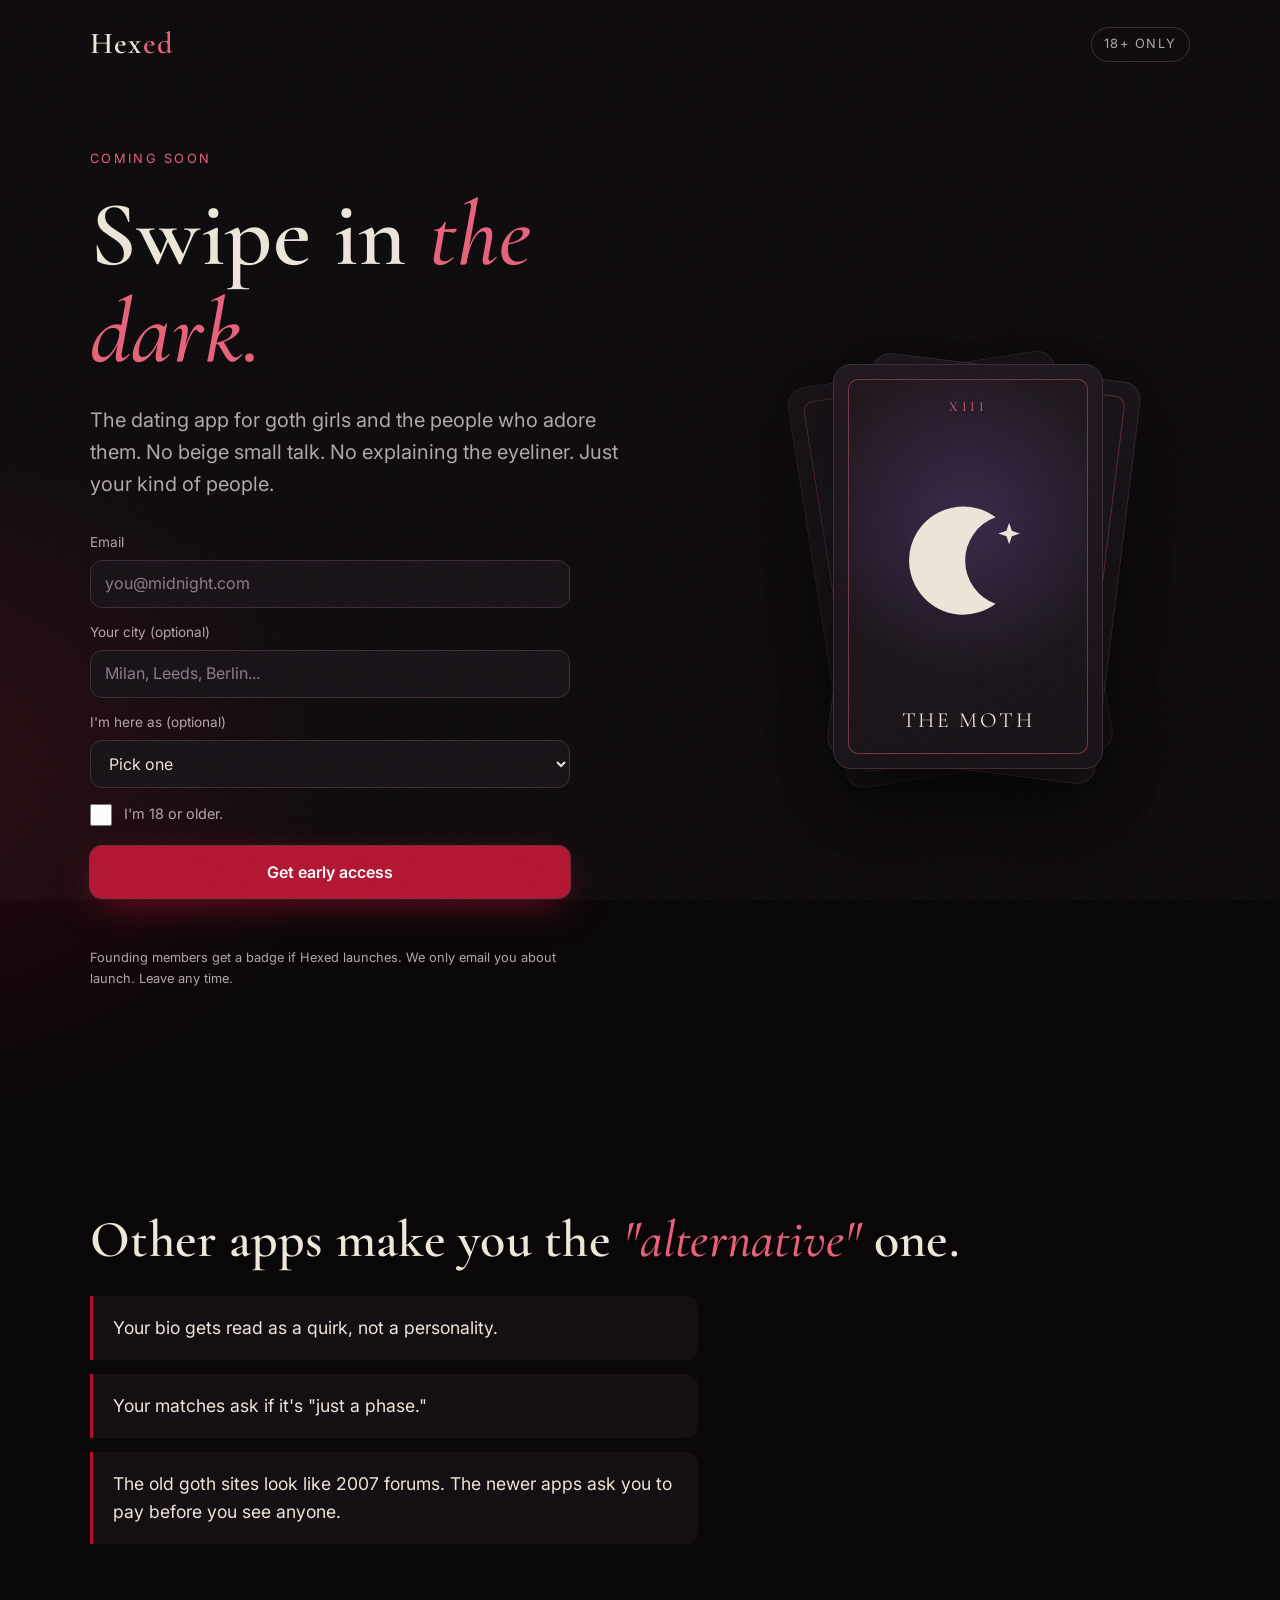
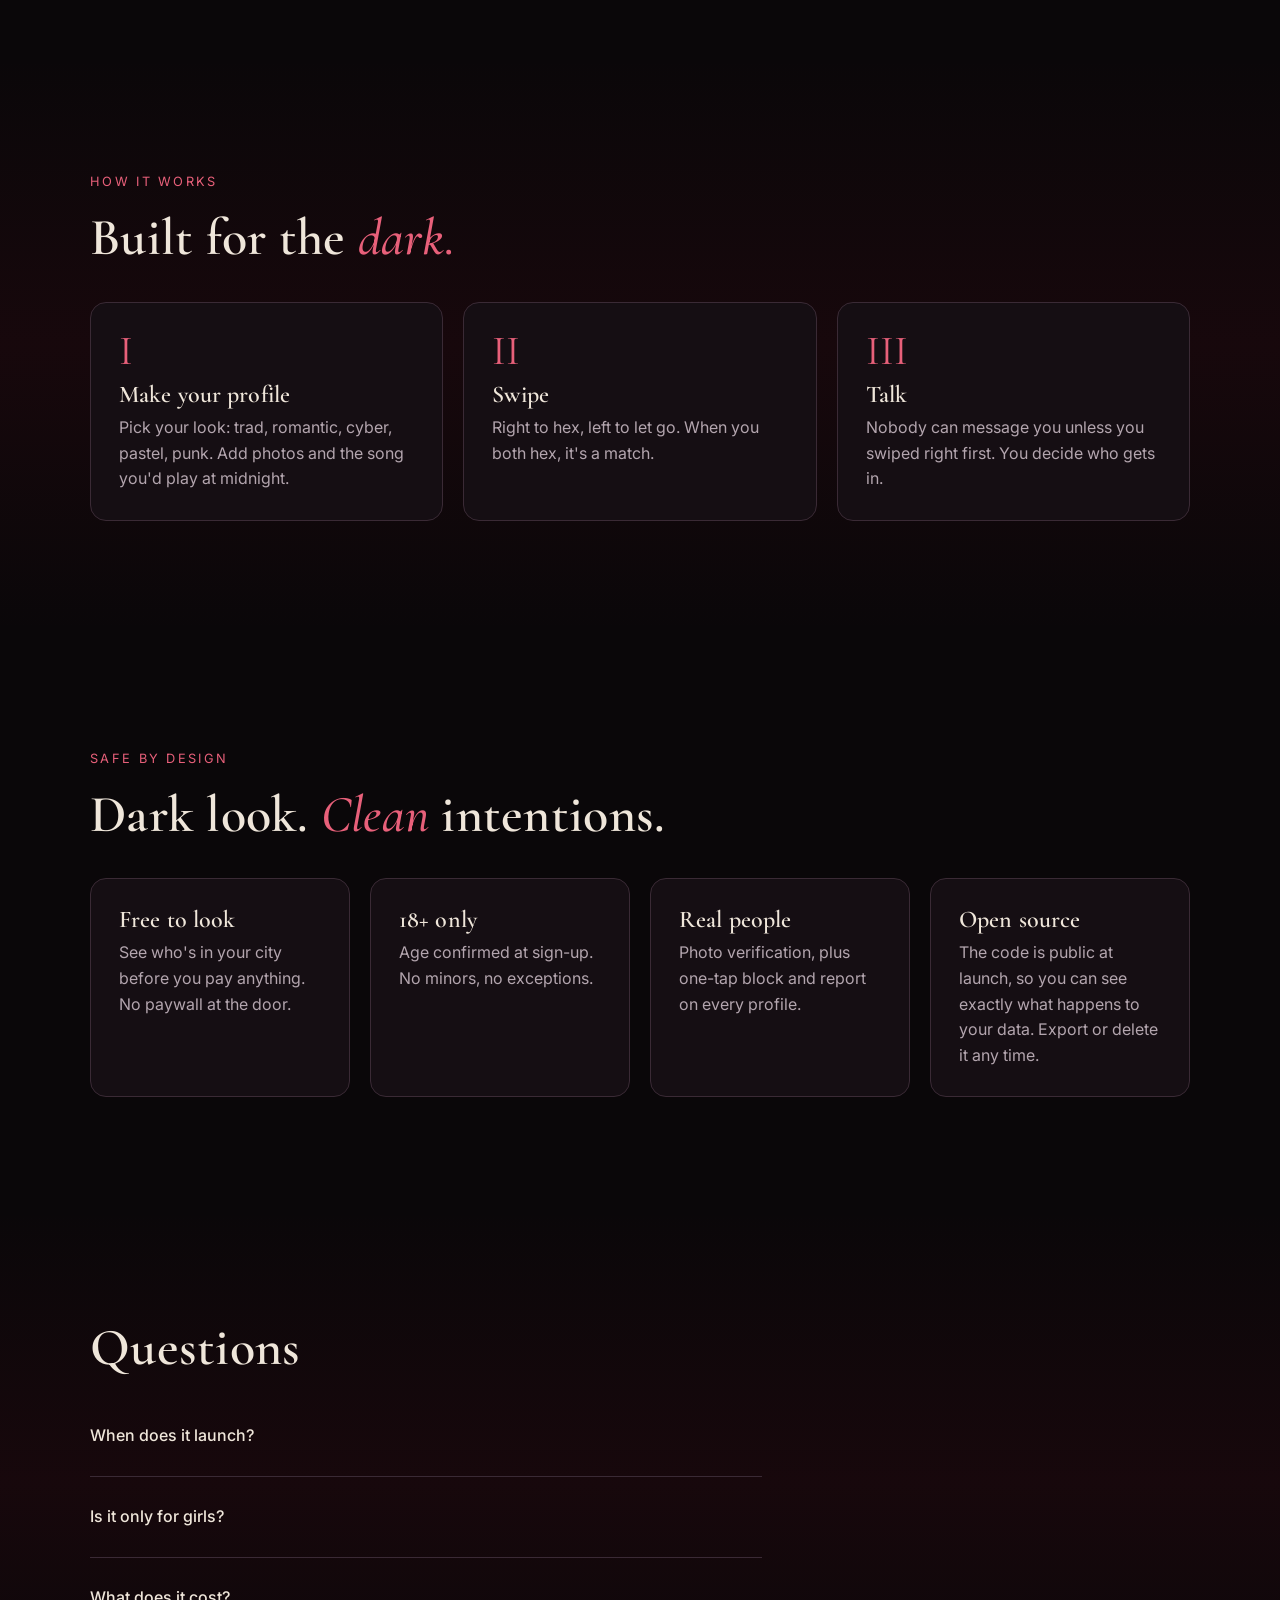
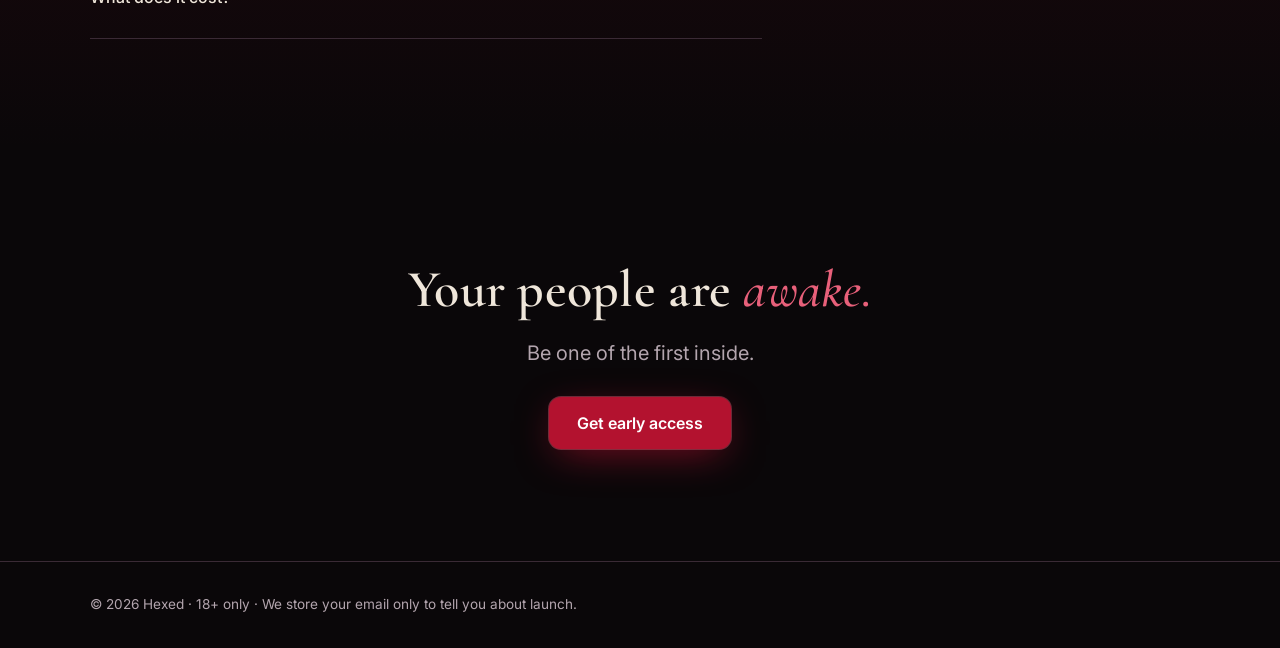
==== index.html @ 36279964 "feat: waitlist landing page for the goth swipe app" ====
<!doctype html>
<html lang="en">
<head>
<meta charset="utf-8">
<meta name="viewport" content="width=device-width, initial-scale=1">
<title>Hexed | Swipe in the dark</title>
<meta name="description" content="The dating app for goth girls and the people who adore them. Join the waitlist for early access. 18+ only.">
<meta name="theme-color" content="#0a0709">
<meta property="og:title" content="Hexed | Swipe in the dark">
<meta property="og:description" content="The dating app for goth girls and the people who adore them. Join the waitlist.">
<meta property="og:type" content="website">
<link rel="icon" href="data:image/svg+xml,%3Csvg xmlns='http://www.w3.org/2000/svg' viewBox='0 0 32 32'%3E%3Crect width='32' height='32' rx='8' fill='%230a0709'/%3E%3Cpath d='M20 6a10 10 0 1 0 0 20 8 8 0 1 1 0-20z' fill='%23efe6da'/%3E%3C/svg%3E">
<link rel="preconnect" href="https://fonts.googleapis.com">
<link rel="preconnect" href="https://fonts.gstatic.com" crossorigin>
<link href="https://fonts.googleapis.com/css2?family=Cormorant+Garamond:ital,wght@0,600;1,500;1,600&family=Inter:wght@400;500;600&display=swap" rel="stylesheet">
<style>
:root {
  --bg: #0a0709;
  --surface: #150e13;
  --surface-2: #1d141b;
  --text: #efe6da;
  --muted: #b3a5ae;
  --blood: #b3122f;
  --blood-hi: #e8607a;
  --violet: #6b4fa3;
  --line: #3a2a35;
  --display: "Cormorant Garamond", Georgia, "Times New Roman", serif;
  --body: Inter, system-ui, -apple-system, "Segoe UI", sans-serif;
  --gutter: 20px;
}
* { box-sizing: border-box; margin: 0; }
html { scroll-behavior: smooth; }
body {
  background:
    radial-gradient(60rem 40rem at 85% -10%, rgba(107,79,163,.28), transparent 60%),
    radial-gradient(50rem 36rem at -10% 20%, rgba(179,18,47,.2), transparent 60%),
    var(--bg);
  color: var(--text);
  font: 400 1rem/1.6 var(--body);
  -webkit-font-smoothing: antialiased;
}
.wrap { width: min(1100px, 100% - var(--gutter) * 2); margin-inline: auto; }
section { padding-block: clamp(56px, 9vw, 112px); }
h1, h2, h3 { font-family: var(--display); font-weight: 600; line-height: 1.05; letter-spacing: .005em; }
h1 { font-size: clamp(3rem, 9vw, 5.75rem); margin-bottom: 24px; }
h1 em, h2 em { font-style: italic; color: var(--blood-hi); font-weight: 500; }
h2 { font-size: clamp(2rem, 5vw, 3.25rem); margin-bottom: 20px; }
h3 { font-size: 1.5rem; margin-bottom: 8px; }
p.lead { font-size: clamp(1.05rem, 2.2vw, 1.25rem); color: var(--muted); max-width: 34rem; }
.eyebrow { display: inline-block; font-size: .8rem; letter-spacing: .18em; text-transform: uppercase; color: var(--blood-hi); margin-bottom: 18px; }
a { color: var(--blood-hi); }
:focus-visible { outline: 3px solid var(--blood-hi); outline-offset: 3px; border-radius: 6px; }

/* nav */
header { padding-block: 20px; }
header .wrap { display: flex; justify-content: space-between; align-items: center; }
.logo { font-family: var(--display); font-size: 1.9rem; font-weight: 600; letter-spacing: .04em; text-decoration: none; color: var(--text); }
.logo span { color: var(--blood-hi); }
.age { font-size: .8rem; letter-spacing: .12em; border: 1px solid var(--line); border-radius: 999px; padding: 6px 12px; color: var(--muted); }

/* hero */
.hero { padding-top: clamp(24px, 5vw, 56px); }
.hero .wrap { display: grid; gap: 56px; align-items: center; }
@media (min-width: 880px) { .hero .wrap { grid-template-columns: 1.15fr .85fr; } }

/* form */
form { margin-top: 32px; max-width: 30rem; display: grid; gap: 14px; }
label { font-size: .85rem; color: var(--muted); display: block; margin-bottom: 6px; }
input[type=email], input[type=text], select {
  width: 100%; min-height: 48px; padding: 0 14px; font: inherit; color: var(--text);
  background: var(--surface); border: 1px solid var(--line); border-radius: 12px;
}
input::placeholder { color: #8a7b85; }
.check { display: flex; gap: 12px; align-items: flex-start; font-size: .9rem; color: var(--muted); cursor: pointer; }
.check input { width: 22px; height: 22px; margin-top: 2px; accent-color: var(--blood); flex: none; }
.btn {
  min-height: 52px; padding: 0 28px; font: 600 1rem var(--body); color: #fff; cursor: pointer;
  background: var(--blood); border: 0; border-radius: 12px;
  box-shadow: 0 0 0 1px rgba(232,96,122,.4), 0 10px 40px -10px rgba(179,18,47,.8);
  transition: transform .2s ease, box-shadow .2s ease, background .2s ease;
  display: inline-flex; align-items: center; justify-content: center; text-decoration: none;
}
.btn:hover { background: #c4163a; transform: translateY(-2px); }
.btn:disabled { opacity: .6; cursor: progress; transform: none; }
.fine { font-size: .8rem; color: var(--muted); }
#status { min-height: 1.5em; font-size: .95rem; }
#status.ok { color: #7fd6a4; }
#status.err { color: #ff8a9b; }
.hp { position: absolute; left: -9999px; }

/* tarot swipe stack */
.stack { position: relative; width: min(270px, 66vw); aspect-ratio: 2 / 3; margin-inline: auto; }
.card {
  position: absolute; inset: 0; border-radius: 18px; padding: 14px;
  background: linear-gradient(160deg, var(--surface-2), var(--surface));
  border: 1px solid var(--line); box-shadow: 0 30px 60px -20px rgba(0,0,0,.9);
}
.card .frame {
  height: 100%; border: 1px solid rgba(232,96,122,.45); border-radius: 10px;
  display: flex; flex-direction: column; align-items: center; justify-content: space-between;
  padding: 16px 10px; text-align: center; position: relative; overflow: hidden;
  background: radial-gradient(circle at 50% 38%, rgba(107,79,163,.35), transparent 62%);
}
.card svg { width: 62%; aspect-ratio: 1; color: var(--text); }
.card .num, .card .name { font-family: var(--display); letter-spacing: .25em; text-transform: uppercase; font-size: .85rem; color: var(--blood-hi); }
.card .name { color: var(--text); font-size: 1.35rem; letter-spacing: .12em; }
.c3 { transform: rotate(-9deg) translateX(-18px); opacity: .55; }
.c2 { transform: rotate(7deg) translateX(16px); opacity: .8; }
.c1 { animation: swipe 7s ease-in-out infinite; }
.stamp {
  position: absolute; top: 18px; left: 14px; z-index: 2; opacity: 0; transform: rotate(-14deg);
  font: 700 1.6rem var(--display); letter-spacing: .15em; color: #7fd6a4;
  border: 3px solid #7fd6a4; border-radius: 8px; padding: 2px 10px;
  animation: stamp 7s ease-in-out infinite;
}
@keyframes swipe {
  0%, 30% { transform: translateY(0) rotate(0); opacity: 1; }
  45% { transform: translateX(26px) rotate(6deg); opacity: 1; }
  68% { transform: translateX(150%) rotate(24deg); opacity: 0; }
  69%, 84% { transform: translateY(24px) scale(.94); opacity: 0; }
  100% { transform: translateY(0) rotate(0); opacity: 1; }
}
@keyframes stamp {
  0%, 38% { opacity: 0; }
  46%, 62% { opacity: 1; }
  68%, 100% { opacity: 0; }
}

/* sections */
.pains { list-style: none; padding: 0; display: grid; gap: 14px; margin-top: 28px; max-width: 38rem; }
.pains li { padding: 18px 20px; background: var(--surface); border-left: 3px solid var(--blood); border-radius: 0 12px 12px 0; font-size: 1.1rem; }
.steps { display: grid; gap: 20px; margin-top: 36px; }
@media (min-width: 760px) { .steps { grid-template-columns: repeat(3, 1fr); } }
.step, .trust > div { padding: 28px; background: var(--surface); border: 1px solid var(--line); border-radius: 16px; }
.step .n { font-family: var(--display); font-size: 2.6rem; color: var(--blood-hi); line-height: 1; margin-bottom: 10px; display: block; }
.step p, .trust p { color: var(--muted); }
.trust { display: grid; gap: 20px; margin-top: 36px; grid-template-columns: repeat(auto-fit, minmax(220px, 1fr)); }
body::after {
  content: ""; position: fixed; inset: 0; pointer-events: none; z-index: 10; opacity: .07;
  background-image: url("data:image/svg+xml,%3Csvg xmlns='http://www.w3.org/2000/svg' width='160' height='160'%3E%3Cfilter id='n'%3E%3CfeTurbulence type='fractalNoise' baseFrequency='.9' numOctaves='2' stitchTiles='stitch'/%3E%3C/filter%3E%3Crect width='160' height='160' filter='url(%23n)'/%3E%3C/svg%3E");
}
.band { background: linear-gradient(180deg, transparent, rgba(179,18,47,.08), transparent); }
details { border-bottom: 1px solid var(--line); padding-block: 18px; max-width: 42rem; }
summary { cursor: pointer; font-weight: 500; min-height: 44px; display: flex; align-items: center; }
details p { color: var(--muted); margin-top: 8px; }
.final { text-align: center; }
.final p.lead { margin: 0 auto 28px; }
footer { border-top: 1px solid var(--line); padding-block: 32px; color: var(--muted); font-size: .85rem; }

@media (prefers-reduced-motion: reduce) {
  html { scroll-behavior: auto; }
  .c1, .stamp { animation: none; }
  .btn { transition: none; }
}
</style>
</head>
<body>

<svg width="0" height="0" style="position:absolute" aria-hidden="true">
  <symbol id="moon" viewBox="0 0 100 100"><path fill="currentColor" d="M70 18A40 40 0 1 0 70 82A34 34 0 0 1 70 18z"/><path fill="currentColor" d="M80 22l2 6 6 2-6 2-2 6-2-6-6-2 6-2z"/></symbol>
  <symbol id="eye" viewBox="0 0 100 100"><path fill="none" stroke="currentColor" stroke-width="3" d="M6 50C22 24 78 24 94 50 78 76 22 76 6 50z"/><circle cx="50" cy="50" r="15" fill="none" stroke="currentColor" stroke-width="3"/><circle cx="50" cy="50" r="5" fill="currentColor"/></symbol>
  <symbol id="star" viewBox="0 0 100 100"><path fill="currentColor" d="M50 6l6 38 38 6-38 6-6 38-6-38-38-6 38-6z"/></symbol>
</svg>

<header>
  <div class="wrap">
    <a class="logo" href="#top" aria-label="Hexed home">Hex<span>ed</span></a>
    <span class="age">18+ ONLY</span>
  </div>
</header>

<main id="top">
  <section class="hero" id="join">
    <div class="wrap">
      <div>
        <span class="eyebrow">Coming soon</span>
        <h1>Swipe in <em>the dark.</em></h1>
        <p class="lead">The dating app for goth girls and the people who adore them. No beige small talk. No explaining the eyeliner. Just your kind of people.</p>

        <form name="waitlist" method="POST" action="/" data-netlify="true" netlify-honeypot="bot-field" id="waitlist">
          <input type="hidden" name="form-name" value="waitlist">
          <input type="hidden" name="src" id="src">
          <p class="hp"><label>Leave this empty <input name="bot-field" tabindex="-1" autocomplete="off"></label></p>
          <div>
            <label for="email">Email</label>
            <input id="email" name="email" type="email" required autocomplete="email" placeholder="you@midnight.com">
          </div>
          <div>
            <label for="city">Your city (optional)</label>
            <input id="city" name="city" type="text" autocomplete="address-level2" placeholder="Milan, Leeds, Berlin...">
          </div>
          <div>
            <label for="role">I'm here as (optional)</label>
            <select id="role" name="role">
              <option value="">Pick one</option>
              <option>Goth girl</option>
              <option>Here to meet goth girls</option>
              <option>Just curious</option>
            </select>
          </div>
          <label class="check" for="age"><input id="age" name="age18" type="checkbox" value="yes" required><span>I'm 18 or older.</span></label>
          <button class="btn" type="submit" id="submit">Get early access</button>
          <p id="status" role="status" aria-live="polite"></p>
          <p class="fine">Founding members get a badge if Hexed launches. We only email you about launch. Leave any time.</p>
        </form>
      </div>

      <div class="stack" aria-hidden="true">
        <div class="card c3"><div class="frame"><span class="num">XIX</span><svg><use href="#star"/></svg><span class="name">The Star</span></div></div>
        <div class="card c2"><div class="frame"><span class="num">XVIII</span><svg><use href="#eye"/></svg><span class="name">The Eye</span></div></div>
        <div class="card c1"><span class="stamp">HEX</span><div class="frame"><span class="num">XIII</span><svg><use href="#moon"/></svg><span class="name">The Moth</span></div></div>
      </div>
    </div>
  </section>

  <section>
    <div class="wrap">
      <h2>Other apps make you the <em>"alternative"</em> one.</h2>
      <ul class="pains">
        <li>Your bio gets read as a quirk, not a personality.</li>
        <li>Your matches ask if it's "just a phase."</li>
        <li>The old goth sites look like 2007 forums. The newer apps ask you to pay before you see anyone.</li>
      </ul>
    </div>
  </section>

  <section class="band">
    <div class="wrap">
      <span class="eyebrow">How it works</span>
      <h2>Built for the <em>dark.</em></h2>
      <div class="steps">
        <div class="step"><span class="n">I</span><h3>Make your profile</h3><p>Pick your look: trad, romantic, cyber, pastel, punk. Add photos and the song you'd play at midnight.</p></div>
        <div class="step"><span class="n">II</span><h3>Swipe</h3><p>Right to hex, left to let go. When you both hex, it's a match.</p></div>
        <div class="step"><span class="n">III</span><h3>Talk</h3><p>Nobody can message you unless you swiped right first. You decide who gets in.</p></div>
      </div>
    </div>
  </section>

  <section>
    <div class="wrap">
      <span class="eyebrow">Safe by design</span>
      <h2>Dark look. <em>Clean</em> intentions.</h2>
      <div class="trust">
        <div><h3>Free to look</h3><p>See who's in your city before you pay anything. No paywall at the door.</p></div>
        <div><h3>18+ only</h3><p>Age confirmed at sign-up. No minors, no exceptions.</p></div>
        <div><h3>Real people</h3><p>Photo verification, plus one-tap block and report on every profile.</p></div>
        <div><h3>Open source</h3><p>The code is public at launch, so you can see exactly what happens to your data. Export or delete it any time.</p></div>
      </div>
    </div>
  </section>

  <section class="band">
    <div class="wrap">
      <h2>Questions</h2>
      <details><summary>When does it launch?</summary><p>No date yet. Everyone on the waitlist gets in first, and we'll email you the day it opens.</p></details>
      <details><summary>Is it only for girls?</summary><p>It's built for goth girls and the people who want to meet them. Anyone 18+ who respects the vibe is welcome.</p></details>
      <details><summary>What does it cost?</summary><p>Joining the waitlist is free. We'll share pricing before launch, so nothing surprises you.</p></details>
    </div>
  </section>

  <section class="final">
    <div class="wrap">
      <h2>Your people are <em>awake.</em></h2>
      <p class="lead">Be one of the first inside.</p>
      <a class="btn" href="#join">Get early access</a>
    </div>
  </section>
</main>

<footer>
  <div class="wrap">© 2026 Hexed · 18+ only · We store your email only to tell you about launch.</div>
</footer>

<script>
const form = document.getElementById("waitlist");
const button = document.getElementById("submit");
const status = document.getElementById("status");
// Channel tag from the link (?src=reddit, ?src=preview) so signups can be counted per channel.
document.getElementById("src").value = new URLSearchParams(location.search).get("src") || "";

function setStatus(message, kind) {
  status.textContent = message;
  status.className = kind;
}

form.addEventListener("submit", async (event) => {
  event.preventDefault();
  button.disabled = true;
  setStatus("Summoning your spot...", "");
  try {
    const response = await fetch("/", {
      method: "POST",
      headers: { "Content-Type": "application/x-www-form-urlencoded" },
      body: new URLSearchParams(new FormData(form)).toString(),
    });
    if (!response.ok) throw new Error(`HTTP ${response.status}`);
    form.reset();
    setStatus("You're in. Check your inbox at launch.", "ok");
  } catch (error) {
    console.error("Waitlist signup failed:", error);
    setStatus("Something went wrong. Please try again in a minute.", "err");
  } finally {
    button.disabled = false;
  }
});
</script>
</body>
</html>
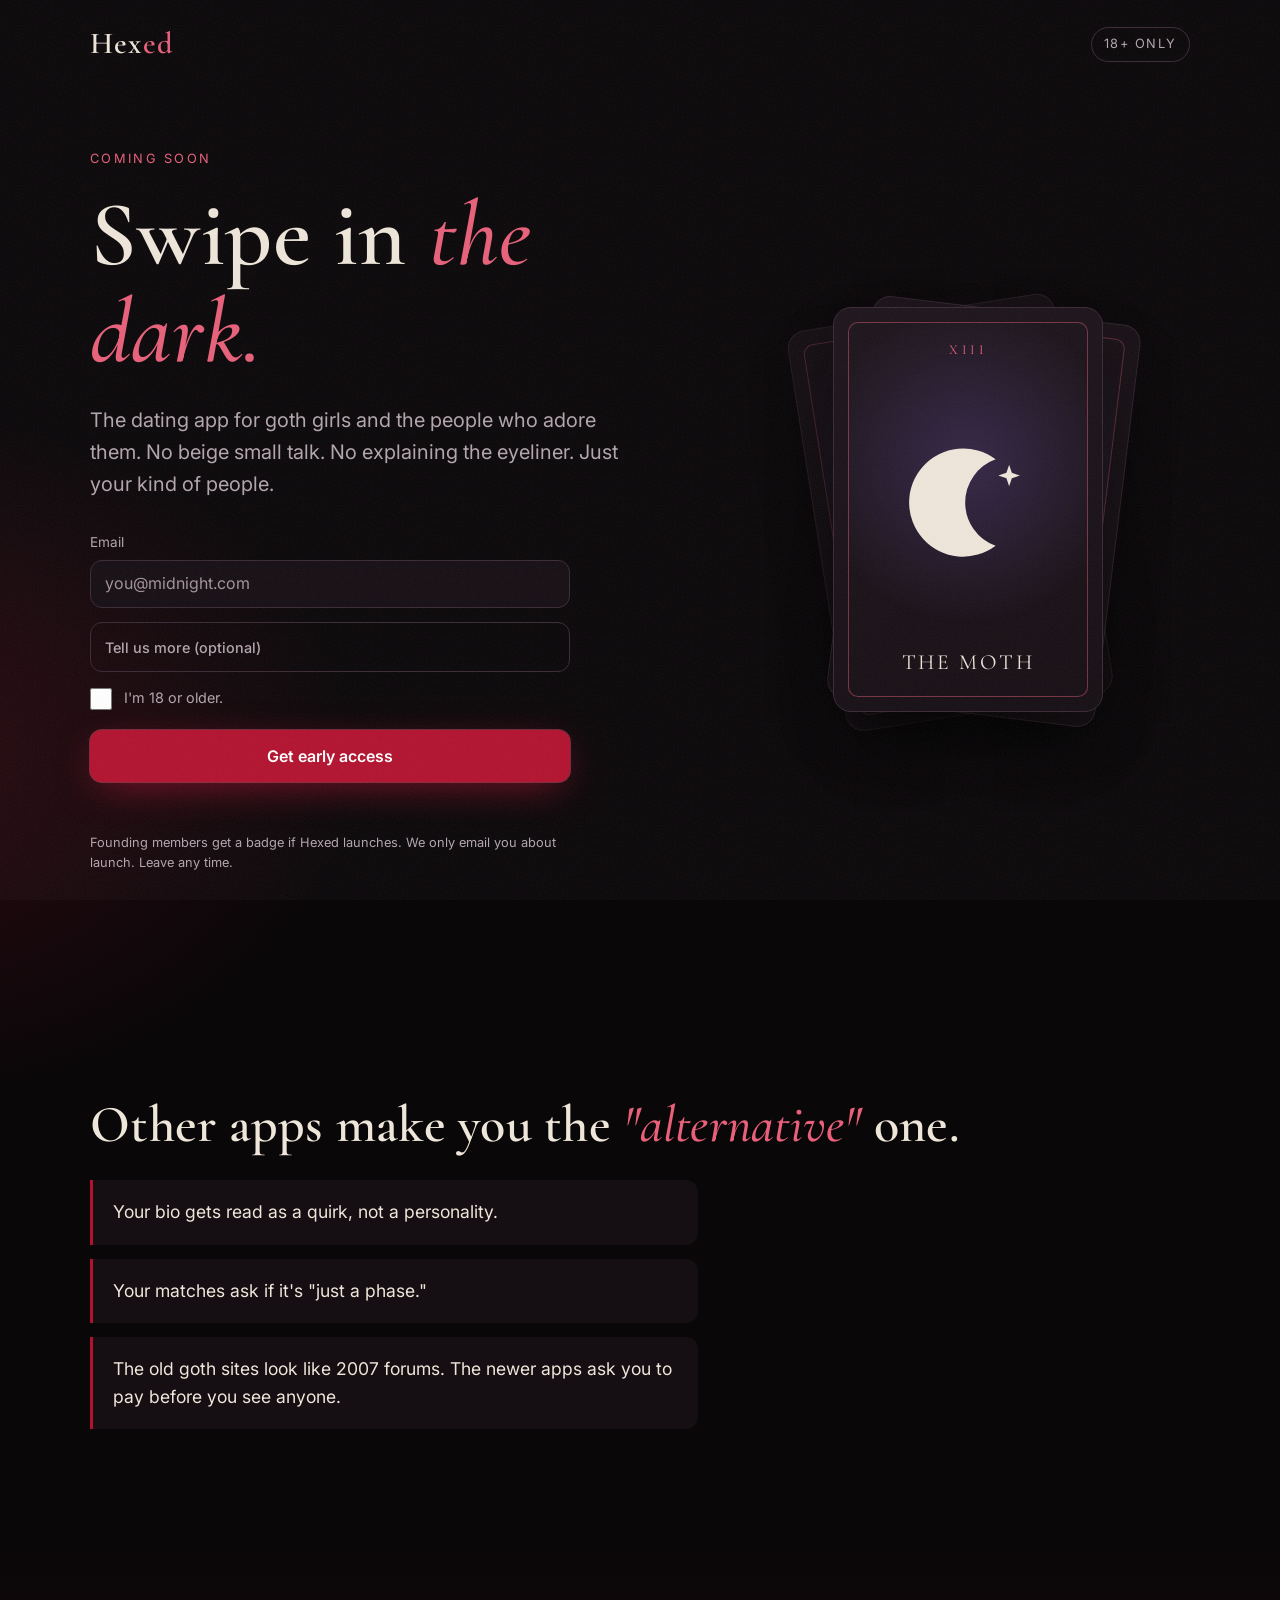
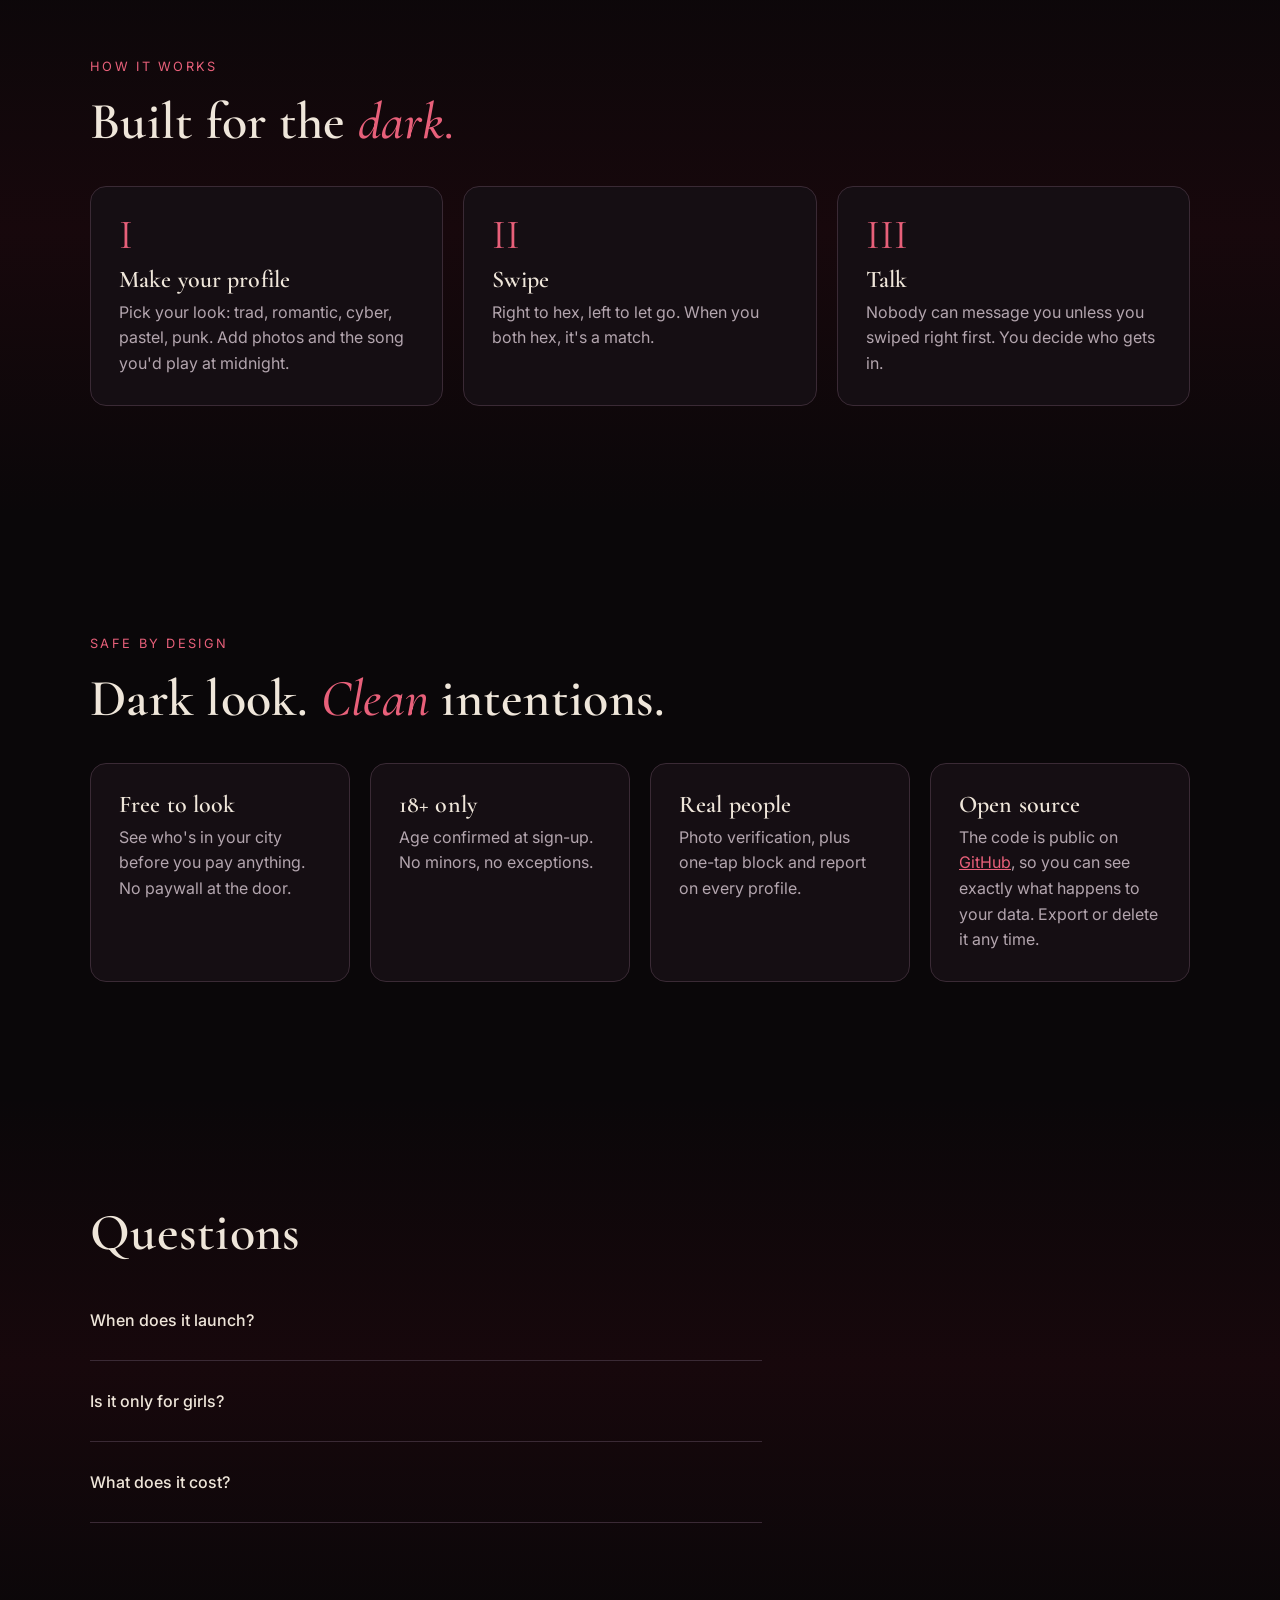
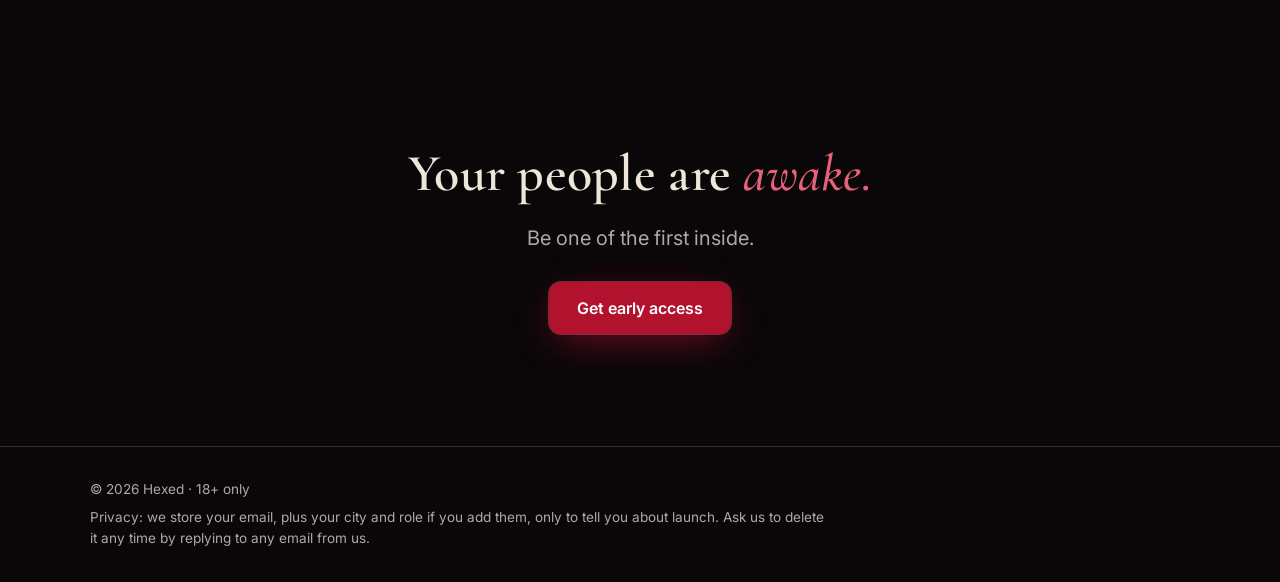
==== commit 7b1b4335: "feat: shorter signup form, share button, privacy line, GitHub link" ====
--- a/index.html
+++ b/index.html
@@ -70,7 +70,15 @@
   width: 100%; min-height: 48px; padding: 0 14px; font: inherit; color: var(--text);
   background: var(--surface); border: 1px solid var(--line); border-radius: 12px;
 }
-input::placeholder { color: #8a7b85; }
+input::placeholder { color: #a39399; }
+.more { border: 1px solid var(--line); border-radius: 12px; padding: 0 14px; }
+.more summary { cursor: pointer; min-height: 48px; display: flex; align-items: center; color: var(--muted); font-size: .9rem; }
+.more[open] { padding-bottom: 14px; display: grid; gap: 14px; }
+.more[open] summary { margin-bottom: -4px; }
+.btn[hidden] { display: none; }
+.btn.ghost { background: transparent; box-shadow: none; border: 1px solid var(--blood-hi); color: var(--blood-hi); }
+.btn.ghost:hover { background: rgba(232,96,122,.12); }
+footer p + p { margin-top: 6px; max-width: 46rem; }
 .check { display: flex; gap: 12px; align-items: flex-start; font-size: .9rem; color: var(--muted); cursor: pointer; }
 .check input { width: 22px; height: 22px; margin-top: 2px; accent-color: var(--blood); flex: none; }
 .btn {
@@ -185,22 +193,26 @@
             <label for="email">Email</label>
             <input id="email" name="email" type="email" required autocomplete="email" placeholder="you@midnight.com">
           </div>
-          <div>
-            <label for="city">Your city (optional)</label>
-            <input id="city" name="city" type="text" autocomplete="address-level2" placeholder="Milan, Leeds, Berlin...">
-          </div>
-          <div>
-            <label for="role">I'm here as (optional)</label>
-            <select id="role" name="role">
-              <option value="">Pick one</option>
-              <option>Goth girl</option>
-              <option>Here to meet goth girls</option>
-              <option>Just curious</option>
-            </select>
-          </div>
+          <details class="more">
+            <summary>Tell us more (optional)</summary>
+            <div>
+              <label for="city">Your city</label>
+              <input id="city" name="city" type="text" autocomplete="address-level2" placeholder="Milan, Leeds, Berlin...">
+            </div>
+            <div>
+              <label for="role">I'm here as</label>
+              <select id="role" name="role">
+                <option value="">Pick one</option>
+                <option>Goth girl</option>
+                <option>Here to meet goth girls</option>
+                <option>Just curious</option>
+              </select>
+            </div>
+          </details>
           <label class="check" for="age"><input id="age" name="age18" type="checkbox" value="yes" required><span>I'm 18 or older.</span></label>
           <button class="btn" type="submit" id="submit">Get early access</button>
           <p id="status" role="status" aria-live="polite"></p>
+          <button class="btn ghost" type="button" id="share" hidden>Tell a friend</button>
           <p class="fine">Founding members get a badge if Hexed launches. We only email you about launch. Leave any time.</p>
         </form>
       </div>
@@ -244,7 +256,7 @@
         <div><h3>Free to look</h3><p>See who's in your city before you pay anything. No paywall at the door.</p></div>
         <div><h3>18+ only</h3><p>Age confirmed at sign-up. No minors, no exceptions.</p></div>
         <div><h3>Real people</h3><p>Photo verification, plus one-tap block and report on every profile.</p></div>
-        <div><h3>Open source</h3><p>The code is public at launch, so you can see exactly what happens to your data. Export or delete it any time.</p></div>
+        <div><h3>Open source</h3><p>The code is public on <a href="https://github.com/manueldipa4561-png/goth-finder" rel="noopener">GitHub</a>, so you can see exactly what happens to your data. Export or delete it any time.</p></div>
       </div>
     </div>
   </section>
@@ -268,7 +280,10 @@
 </main>
 
 <footer>
-  <div class="wrap">© 2026 Hexed · 18+ only · We store your email only to tell you about launch.</div>
+  <div class="wrap">
+    <p>© 2026 Hexed · 18+ only</p>
+    <p>Privacy: we store your email, plus your city and role if you add them, only to tell you about launch. Ask us to delete it any time by replying to any email from us.</p>
+  </div>
 </footer>
 
 <script>
@@ -277,6 +292,21 @@
 const status = document.getElementById("status");
 // Channel tag from the link (?src=reddit, ?src=preview) so signups can be counted per channel.
 document.getElementById("src").value = new URLSearchParams(location.search).get("src") || "";
+
+const shareButton = document.getElementById("share");
+shareButton.addEventListener("click", async () => {
+  const url = `${location.origin}/?src=friend`;
+  const payload = { title: "Hexed", text: "A dating app for goth girls and the people who adore them. Join the waitlist.", url };
+  try {
+    if (navigator.share) await navigator.share(payload);
+    else {
+      await navigator.clipboard.writeText(url);
+      shareButton.textContent = "Link copied";
+    }
+  } catch (error) {
+    if (error.name !== "AbortError") setStatus("Couldn't share. Copy the page address instead.", "err");
+  }
+});
 
 function setStatus(message, kind) {
   status.textContent = message;
@@ -296,6 +326,7 @@
     if (!response.ok) throw new Error(`HTTP ${response.status}`);
     form.reset();
     setStatus("You're in. Check your inbox at launch.", "ok");
+    shareButton.hidden = false;
   } catch (error) {
     console.error("Waitlist signup failed:", error);
     setStatus("Something went wrong. Please try again in a minute.", "err");
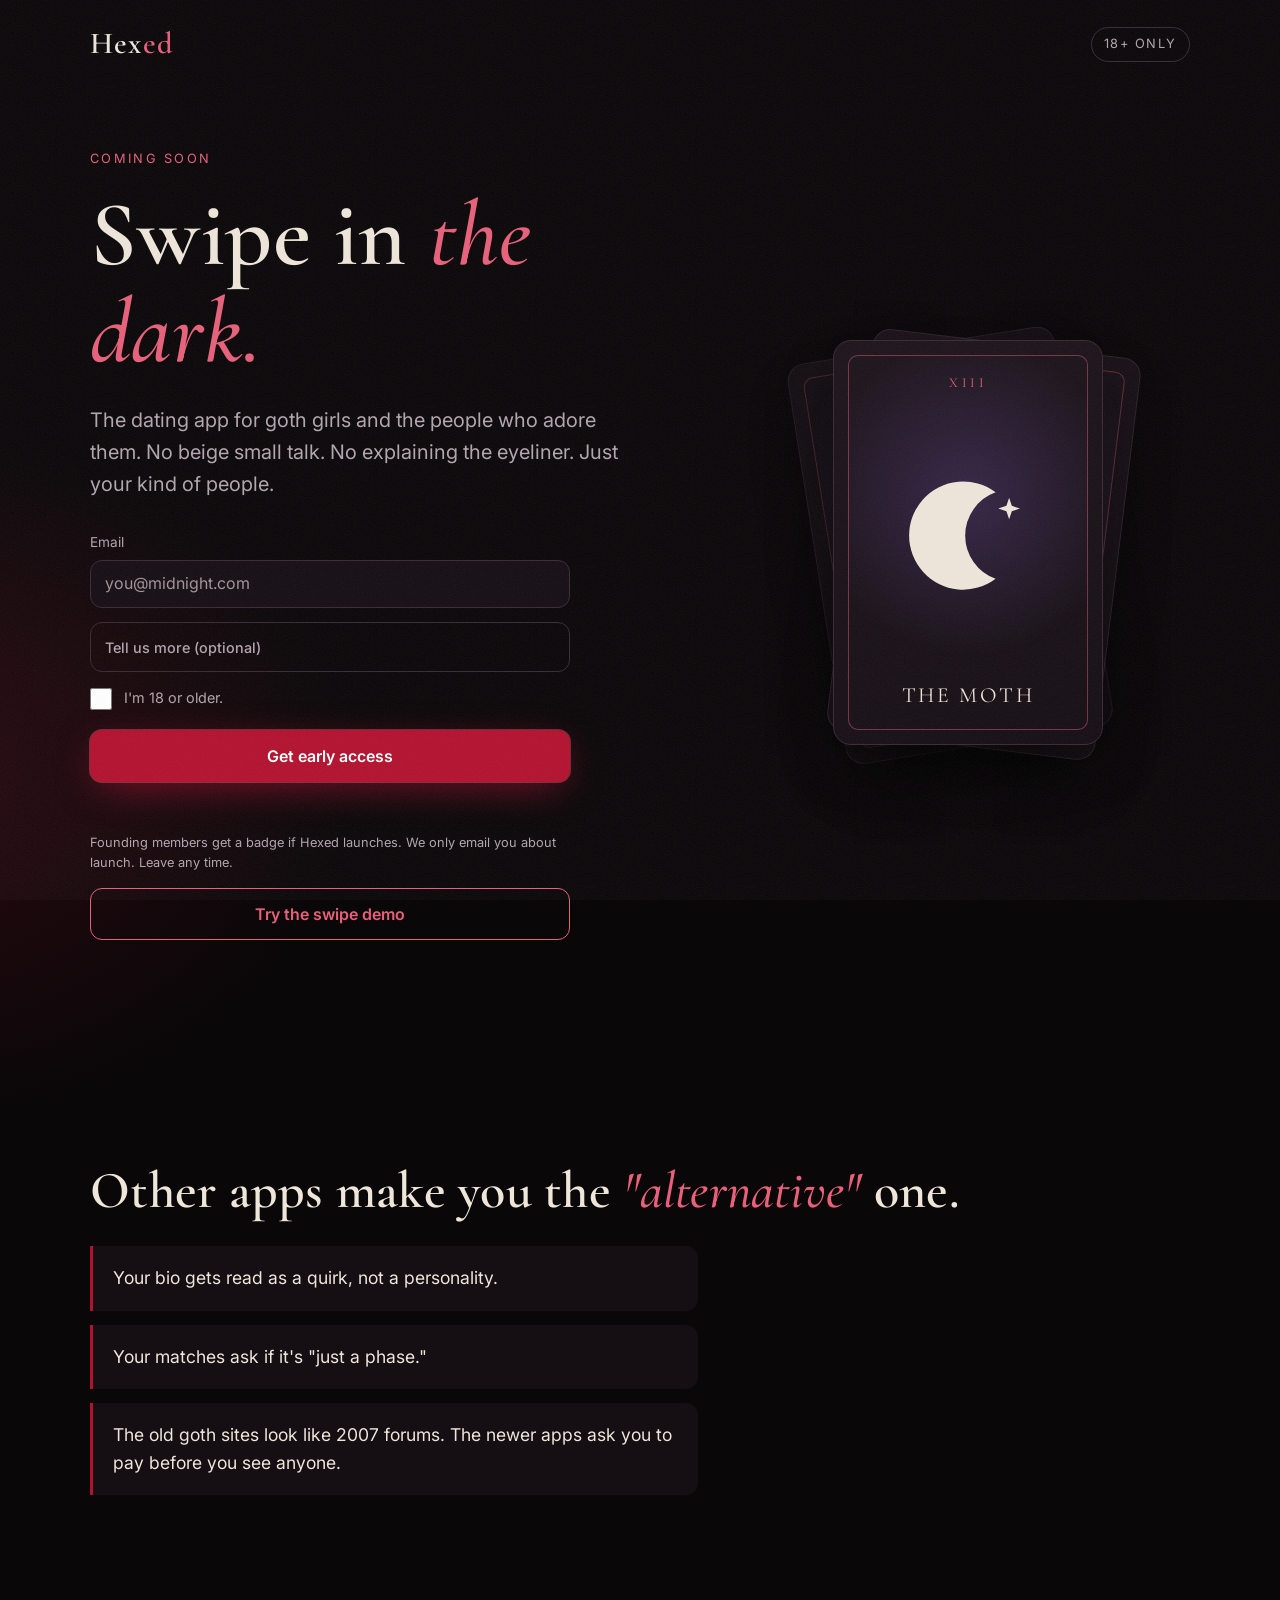
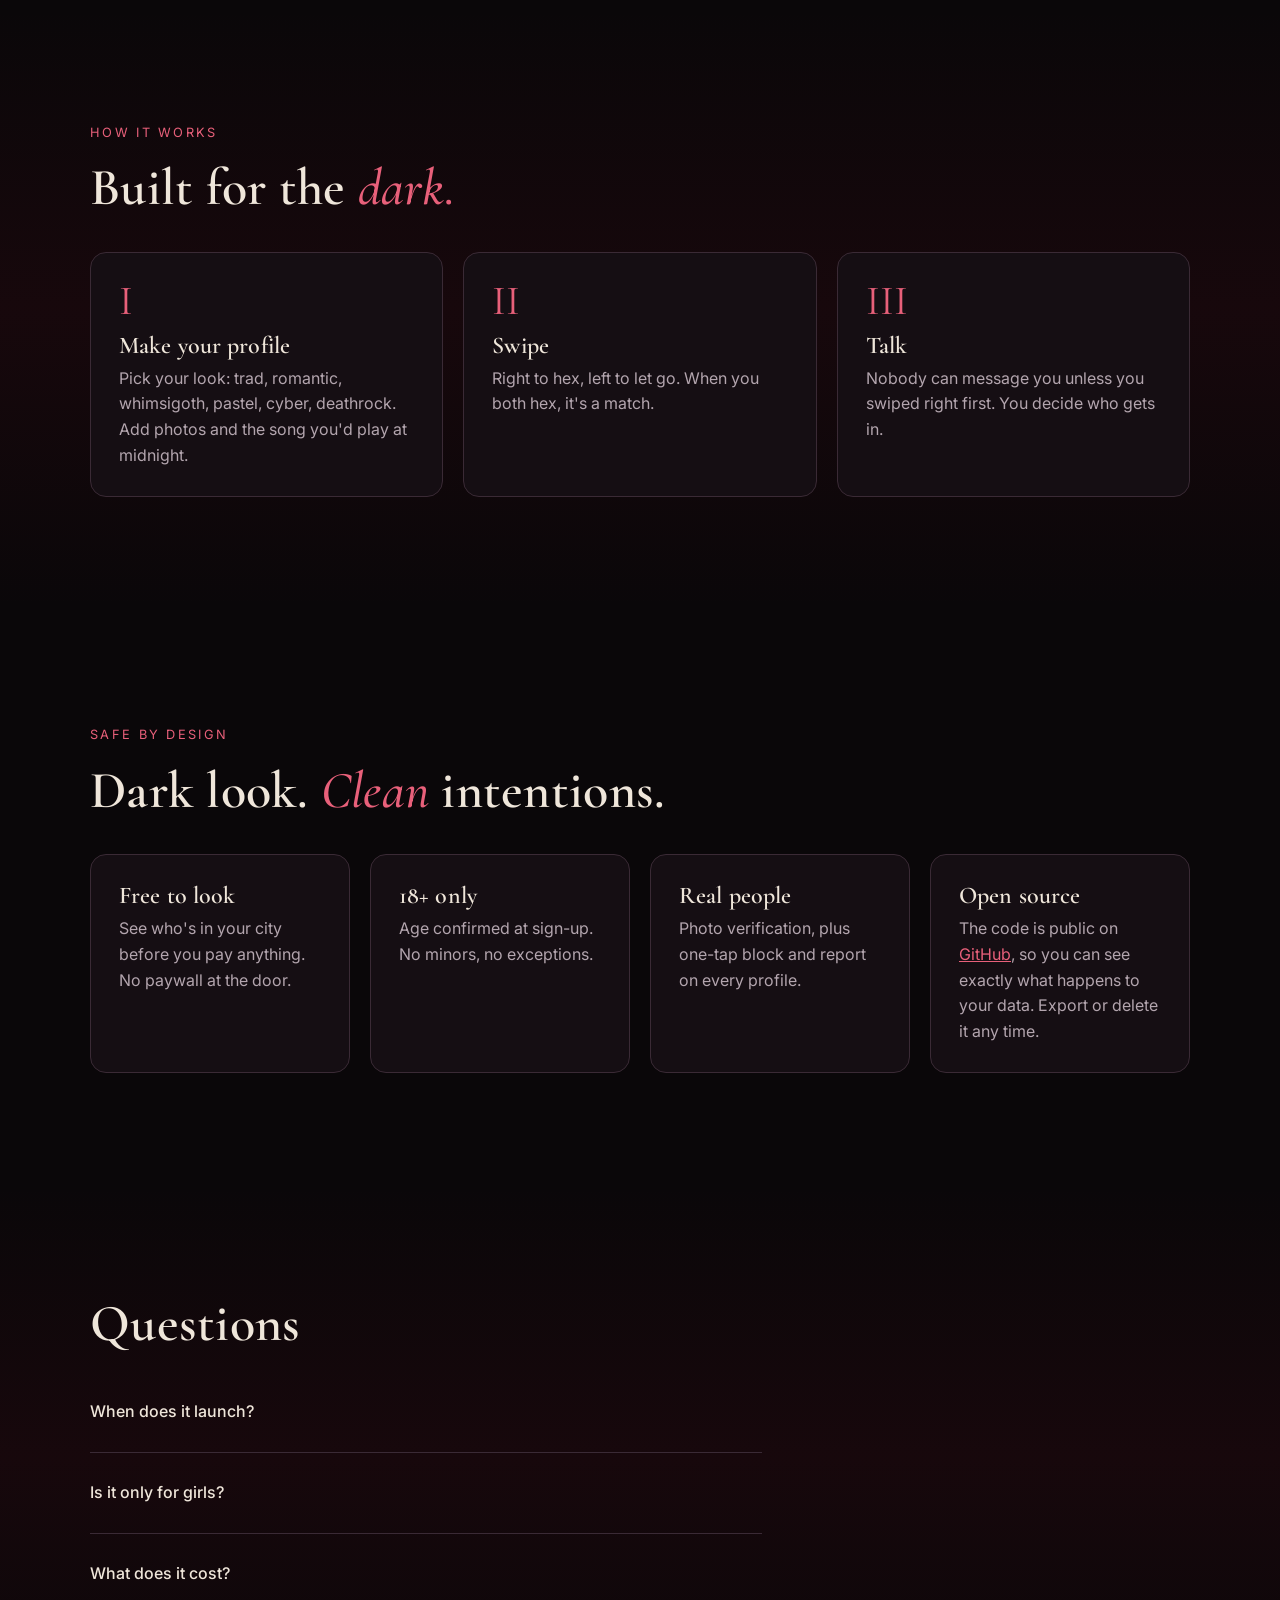
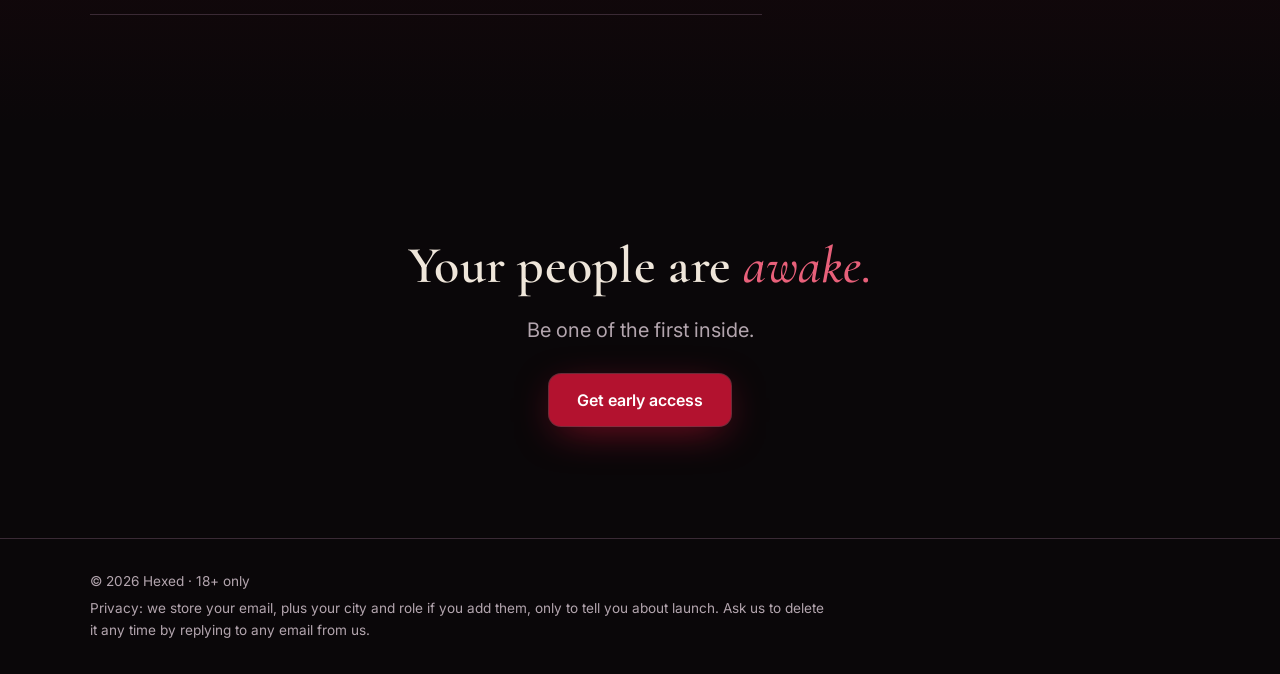
==== commit c40fa78f: "feat: swipe demo app with a goth-girls-only deck, match, chat, report and block" ====
--- a/index.html
+++ b/index.html
@@ -214,6 +214,7 @@
           <p id="status" role="status" aria-live="polite"></p>
           <button class="btn ghost" type="button" id="share" hidden>Tell a friend</button>
           <p class="fine">Founding members get a badge if Hexed launches. We only email you about launch. Leave any time.</p>
+          <a class="btn ghost" href="app/">Try the swipe demo</a>
         </form>
       </div>
 
@@ -241,7 +242,7 @@
       <span class="eyebrow">How it works</span>
       <h2>Built for the <em>dark.</em></h2>
       <div class="steps">
-        <div class="step"><span class="n">I</span><h3>Make your profile</h3><p>Pick your look: trad, romantic, cyber, pastel, punk. Add photos and the song you'd play at midnight.</p></div>
+        <div class="step"><span class="n">I</span><h3>Make your profile</h3><p>Pick your look: trad, romantic, whimsigoth, pastel, cyber, deathrock. Add photos and the song you'd play at midnight.</p></div>
         <div class="step"><span class="n">II</span><h3>Swipe</h3><p>Right to hex, left to let go. When you both hex, it's a match.</p></div>
         <div class="step"><span class="n">III</span><h3>Talk</h3><p>Nobody can message you unless you swiped right first. You decide who gets in.</p></div>
       </div>
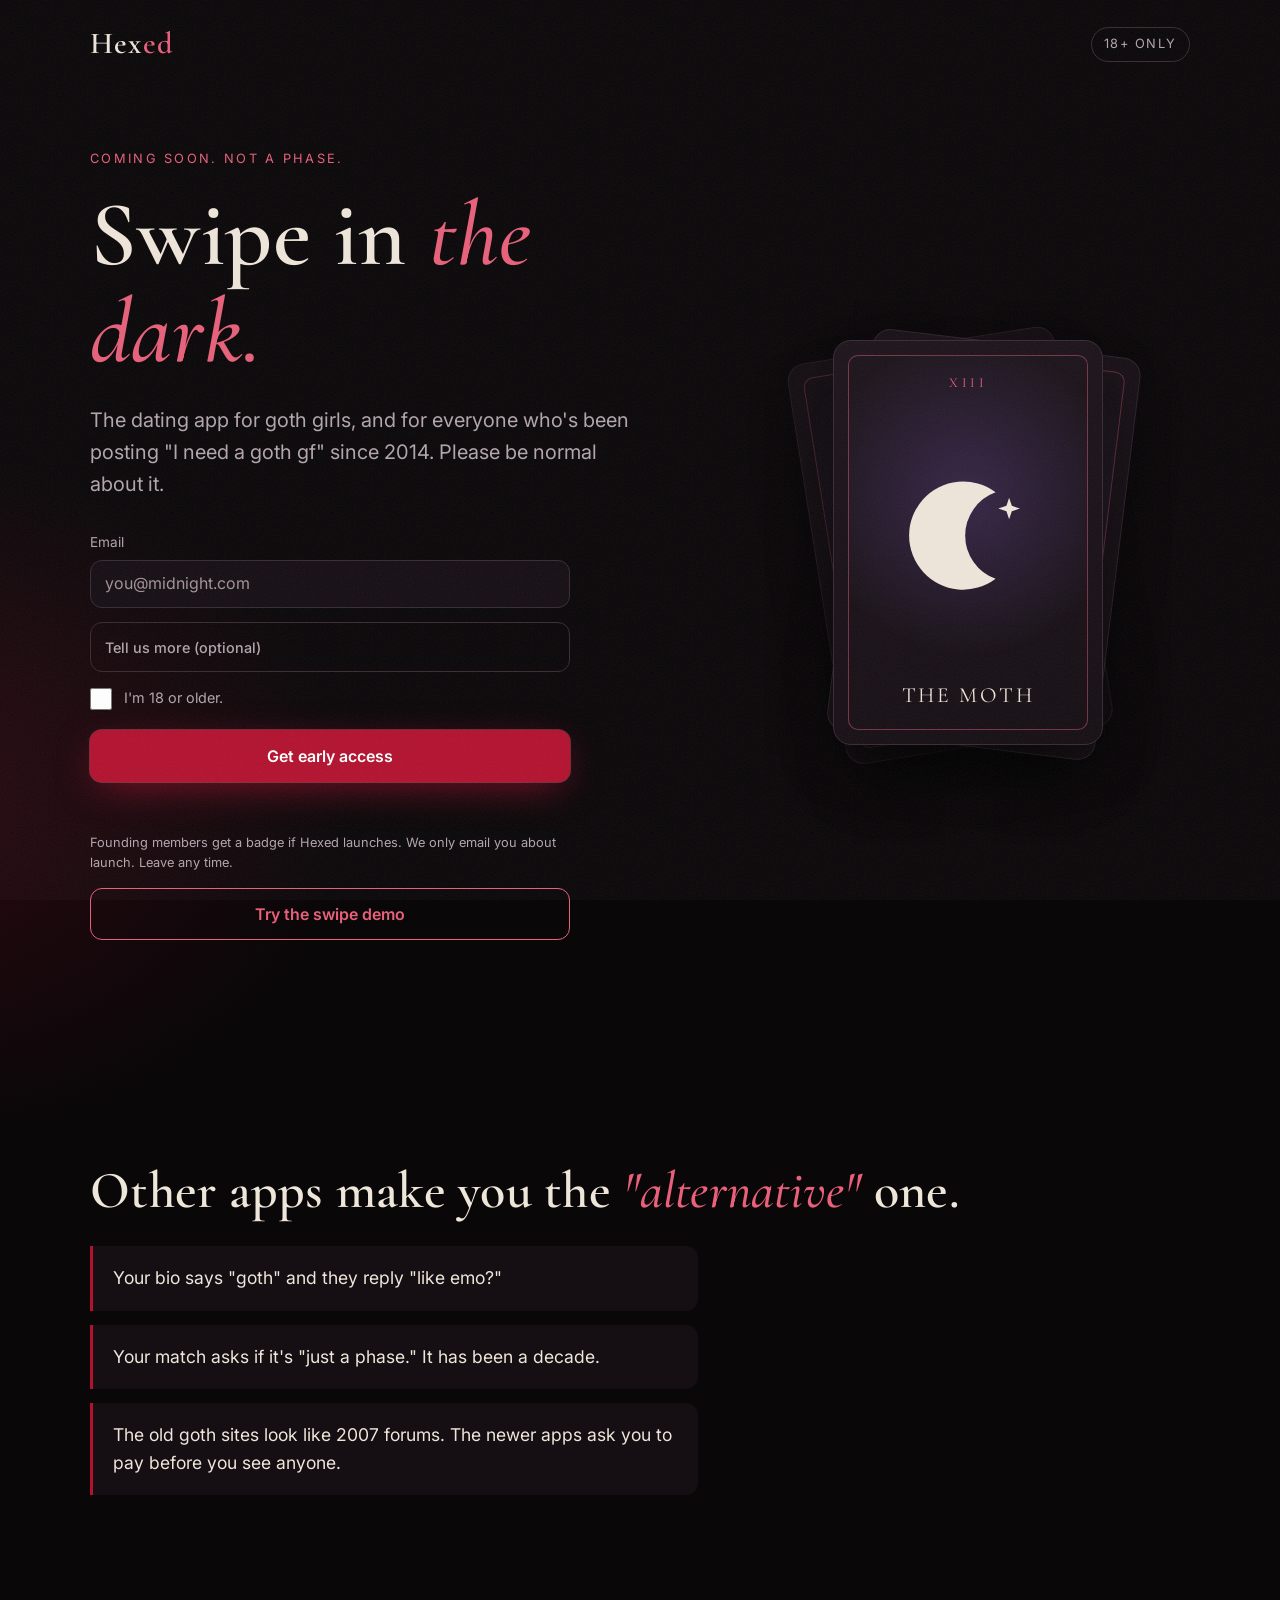
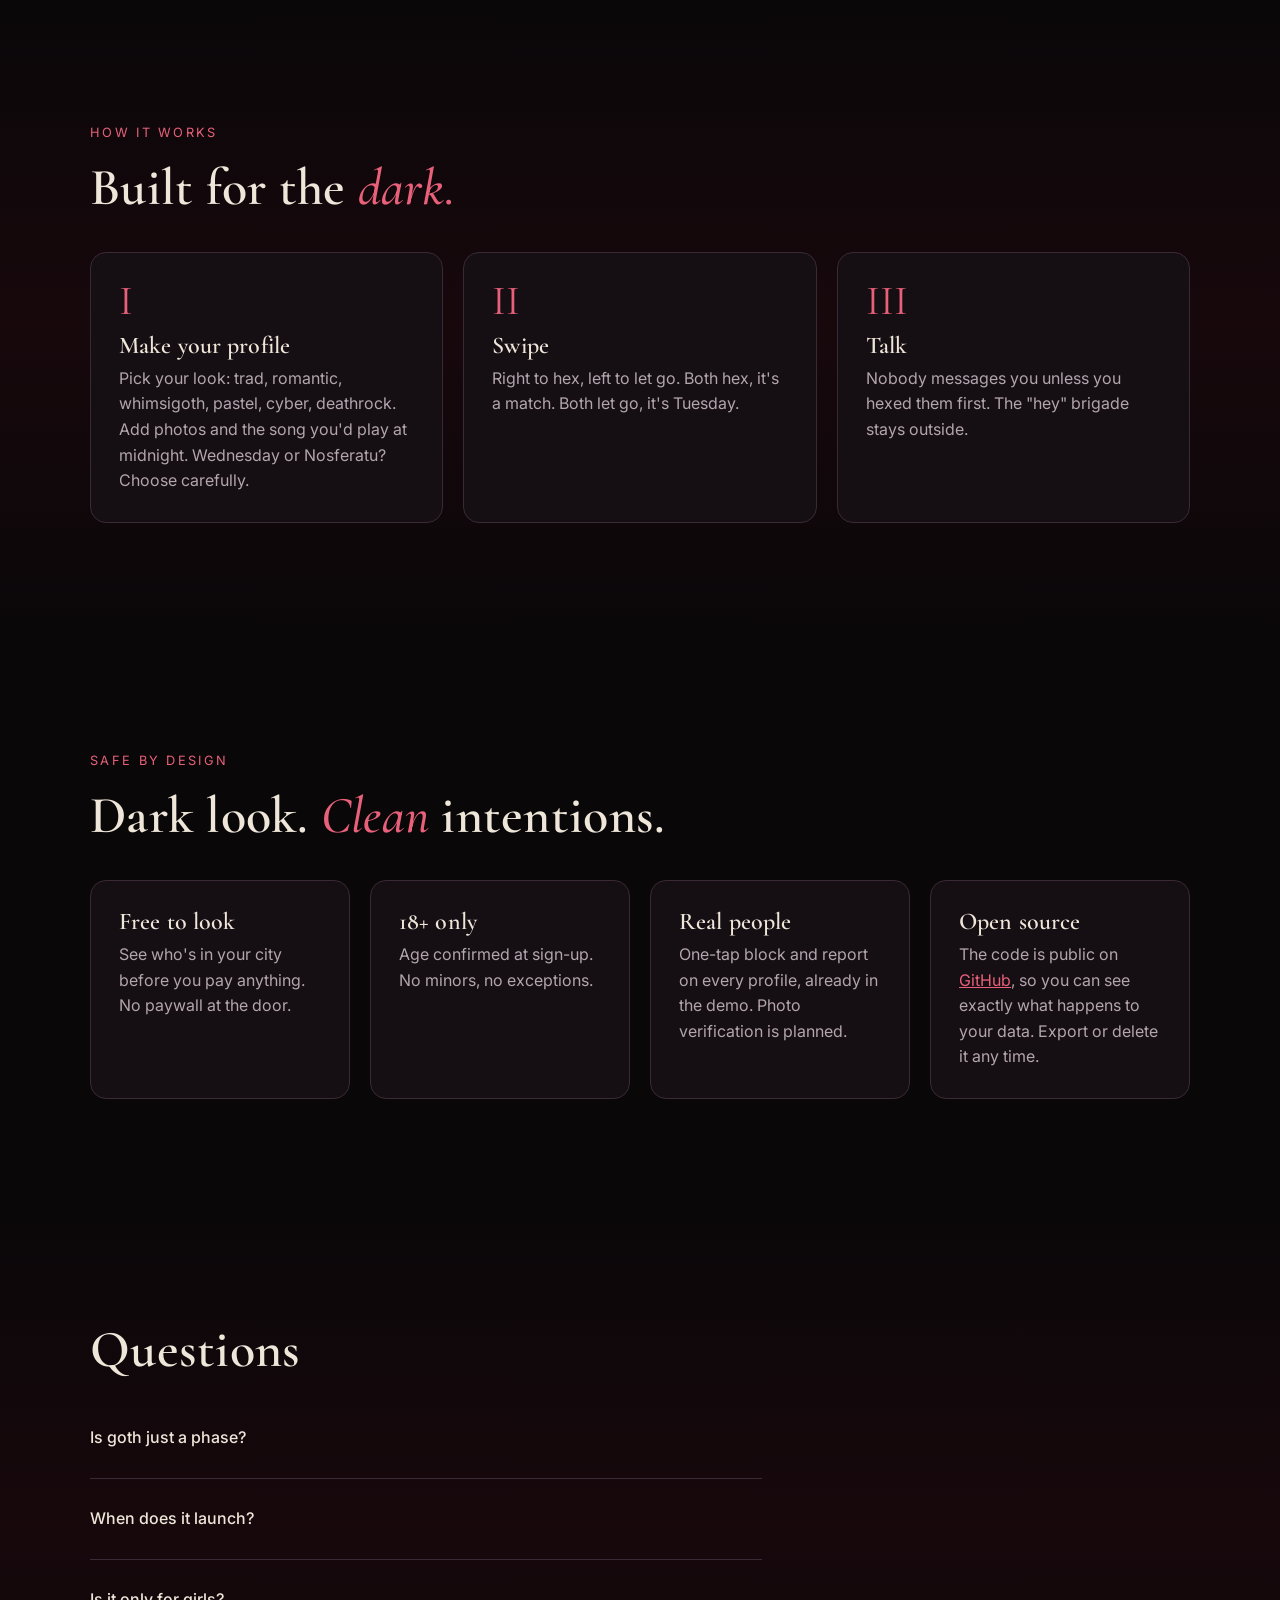
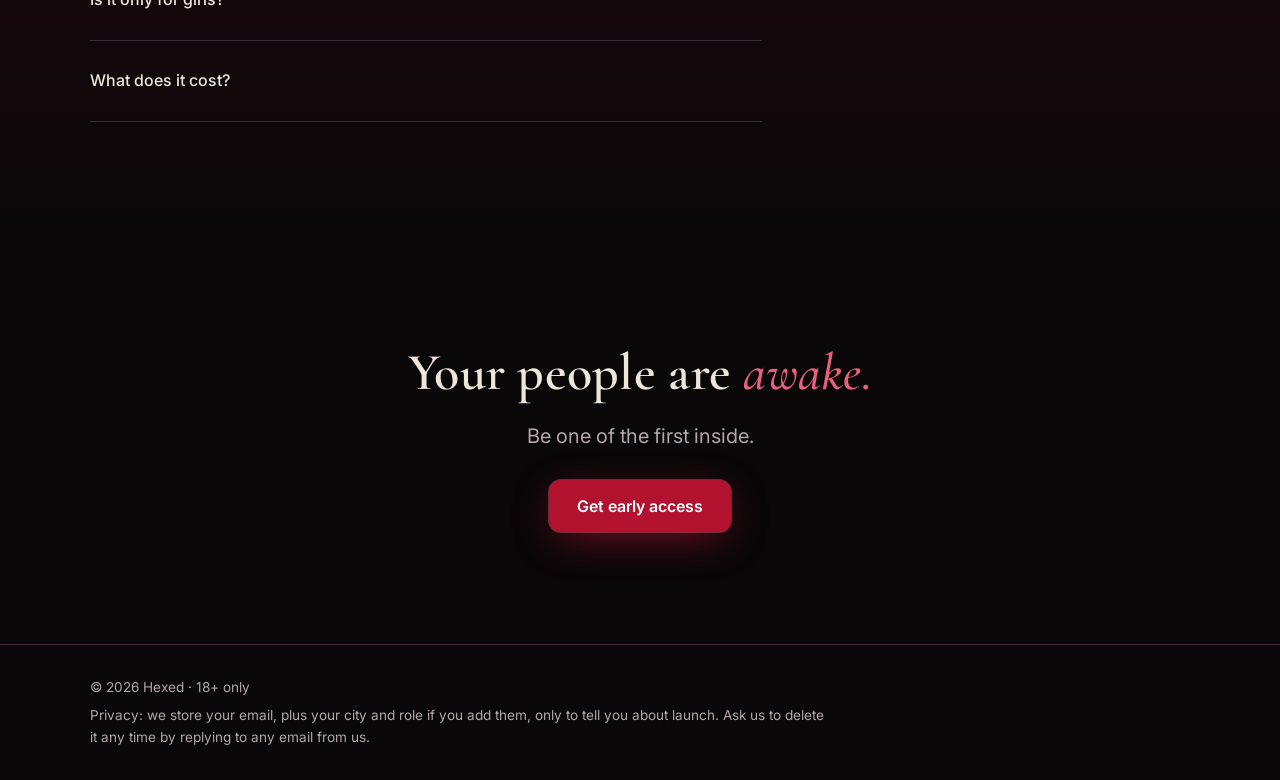
==== commit bccd26cf: "feat: dry, meme-aware copy across the landing page and demo; honest wording on verification" ====
--- a/index.html
+++ b/index.html
@@ -181,9 +181,9 @@
   <section class="hero" id="join">
     <div class="wrap">
       <div>
-        <span class="eyebrow">Coming soon</span>
+        <span class="eyebrow">Coming soon. Not a phase.</span>
         <h1>Swipe in <em>the dark.</em></h1>
-        <p class="lead">The dating app for goth girls and the people who adore them. No beige small talk. No explaining the eyeliner. Just your kind of people.</p>
+        <p class="lead">The dating app for goth girls, and for everyone who's been posting "I need a goth gf" since 2014. Please be normal about it.</p>
 
         <form name="waitlist" method="POST" action="/" data-netlify="true" netlify-honeypot="bot-field" id="waitlist">
           <input type="hidden" name="form-name" value="waitlist">
@@ -212,7 +212,7 @@
           <label class="check" for="age"><input id="age" name="age18" type="checkbox" value="yes" required><span>I'm 18 or older.</span></label>
           <button class="btn" type="submit" id="submit">Get early access</button>
           <p id="status" role="status" aria-live="polite"></p>
-          <button class="btn ghost" type="button" id="share" hidden>Tell a friend</button>
+          <button class="btn ghost" type="button" id="share" hidden>Summon a friend</button>
           <p class="fine">Founding members get a badge if Hexed launches. We only email you about launch. Leave any time.</p>
           <a class="btn ghost" href="app/">Try the swipe demo</a>
         </form>
@@ -230,8 +230,8 @@
     <div class="wrap">
       <h2>Other apps make you the <em>"alternative"</em> one.</h2>
       <ul class="pains">
-        <li>Your bio gets read as a quirk, not a personality.</li>
-        <li>Your matches ask if it's "just a phase."</li>
+        <li>Your bio says "goth" and they reply "like emo?"</li>
+        <li>Your match asks if it's "just a phase." It has been a decade.</li>
         <li>The old goth sites look like 2007 forums. The newer apps ask you to pay before you see anyone.</li>
       </ul>
     </div>
@@ -242,9 +242,9 @@
       <span class="eyebrow">How it works</span>
       <h2>Built for the <em>dark.</em></h2>
       <div class="steps">
-        <div class="step"><span class="n">I</span><h3>Make your profile</h3><p>Pick your look: trad, romantic, whimsigoth, pastel, cyber, deathrock. Add photos and the song you'd play at midnight.</p></div>
-        <div class="step"><span class="n">II</span><h3>Swipe</h3><p>Right to hex, left to let go. When you both hex, it's a match.</p></div>
-        <div class="step"><span class="n">III</span><h3>Talk</h3><p>Nobody can message you unless you swiped right first. You decide who gets in.</p></div>
+        <div class="step"><span class="n">I</span><h3>Make your profile</h3><p>Pick your look: trad, romantic, whimsigoth, pastel, cyber, deathrock. Add photos and the song you'd play at midnight. Wednesday or Nosferatu? Choose carefully.</p></div>
+        <div class="step"><span class="n">II</span><h3>Swipe</h3><p>Right to hex, left to let go. Both hex, it's a match. Both let go, it's Tuesday.</p></div>
+        <div class="step"><span class="n">III</span><h3>Talk</h3><p>Nobody messages you unless you hexed them first. The "hey" brigade stays outside.</p></div>
       </div>
     </div>
   </section>
@@ -256,7 +256,7 @@
       <div class="trust">
         <div><h3>Free to look</h3><p>See who's in your city before you pay anything. No paywall at the door.</p></div>
         <div><h3>18+ only</h3><p>Age confirmed at sign-up. No minors, no exceptions.</p></div>
-        <div><h3>Real people</h3><p>Photo verification, plus one-tap block and report on every profile.</p></div>
+        <div><h3>Real people</h3><p>One-tap block and report on every profile, already in the demo. Photo verification is planned.</p></div>
         <div><h3>Open source</h3><p>The code is public on <a href="https://github.com/manueldipa4561-png/goth-finder" rel="noopener">GitHub</a>, so you can see exactly what happens to your data. Export or delete it any time.</p></div>
       </div>
     </div>
@@ -265,6 +265,7 @@
   <section class="band">
     <div class="wrap">
       <h2>Questions</h2>
+      <details><summary>Is goth just a phase?</summary><p>No. Next question.</p></details>
       <details><summary>When does it launch?</summary><p>No date yet. Everyone on the waitlist gets in first, and we'll email you the day it opens.</p></details>
       <details><summary>Is it only for girls?</summary><p>It's built for goth girls and the people who want to meet them. Anyone 18+ who respects the vibe is welcome.</p></details>
       <details><summary>What does it cost?</summary><p>Joining the waitlist is free. We'll share pricing before launch, so nothing surprises you.</p></details>
@@ -326,7 +327,7 @@
     });
     if (!response.ok) throw new Error(`HTTP ${response.status}`);
     form.reset();
-    setStatus("You're in. Check your inbox at launch.", "ok");
+    setStatus("You're in. We'll email you at launch, and only then.", "ok");
     shareButton.hidden = false;
   } catch (error) {
     console.error("Waitlist signup failed:", error);
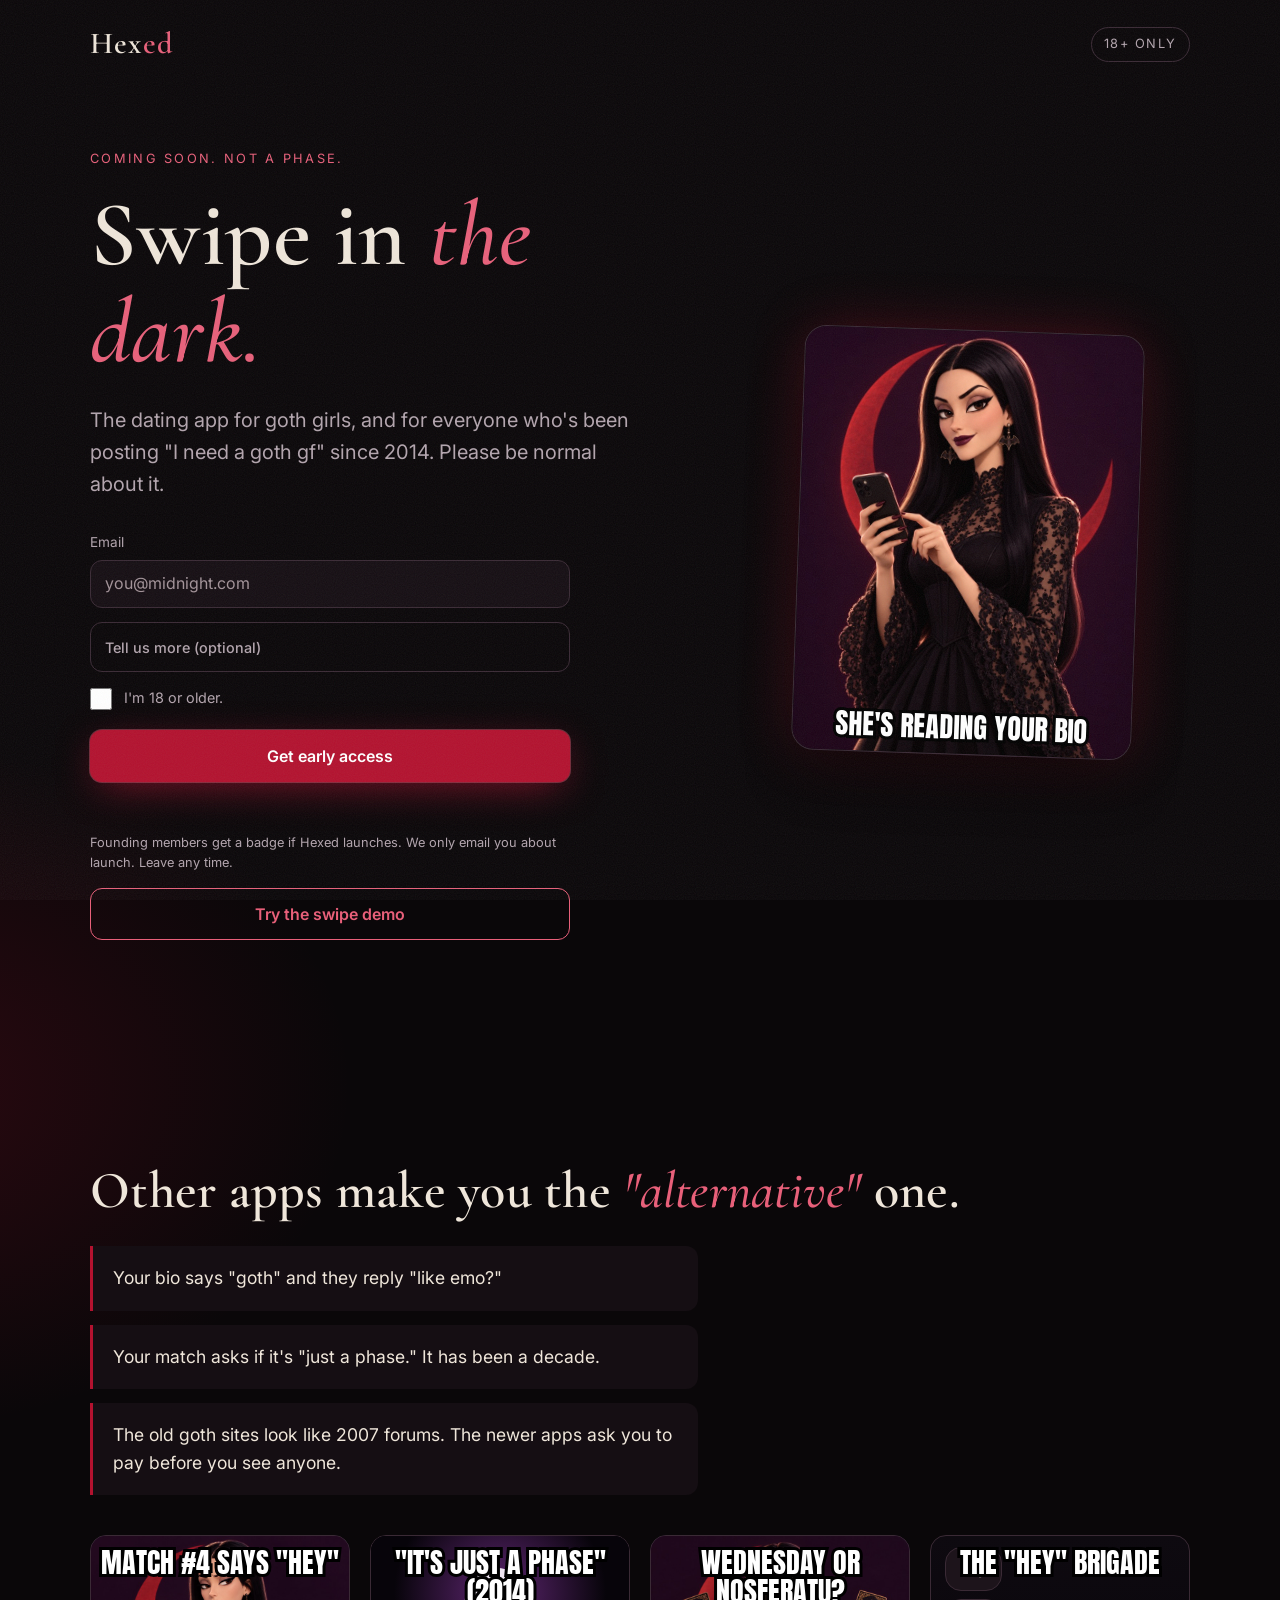
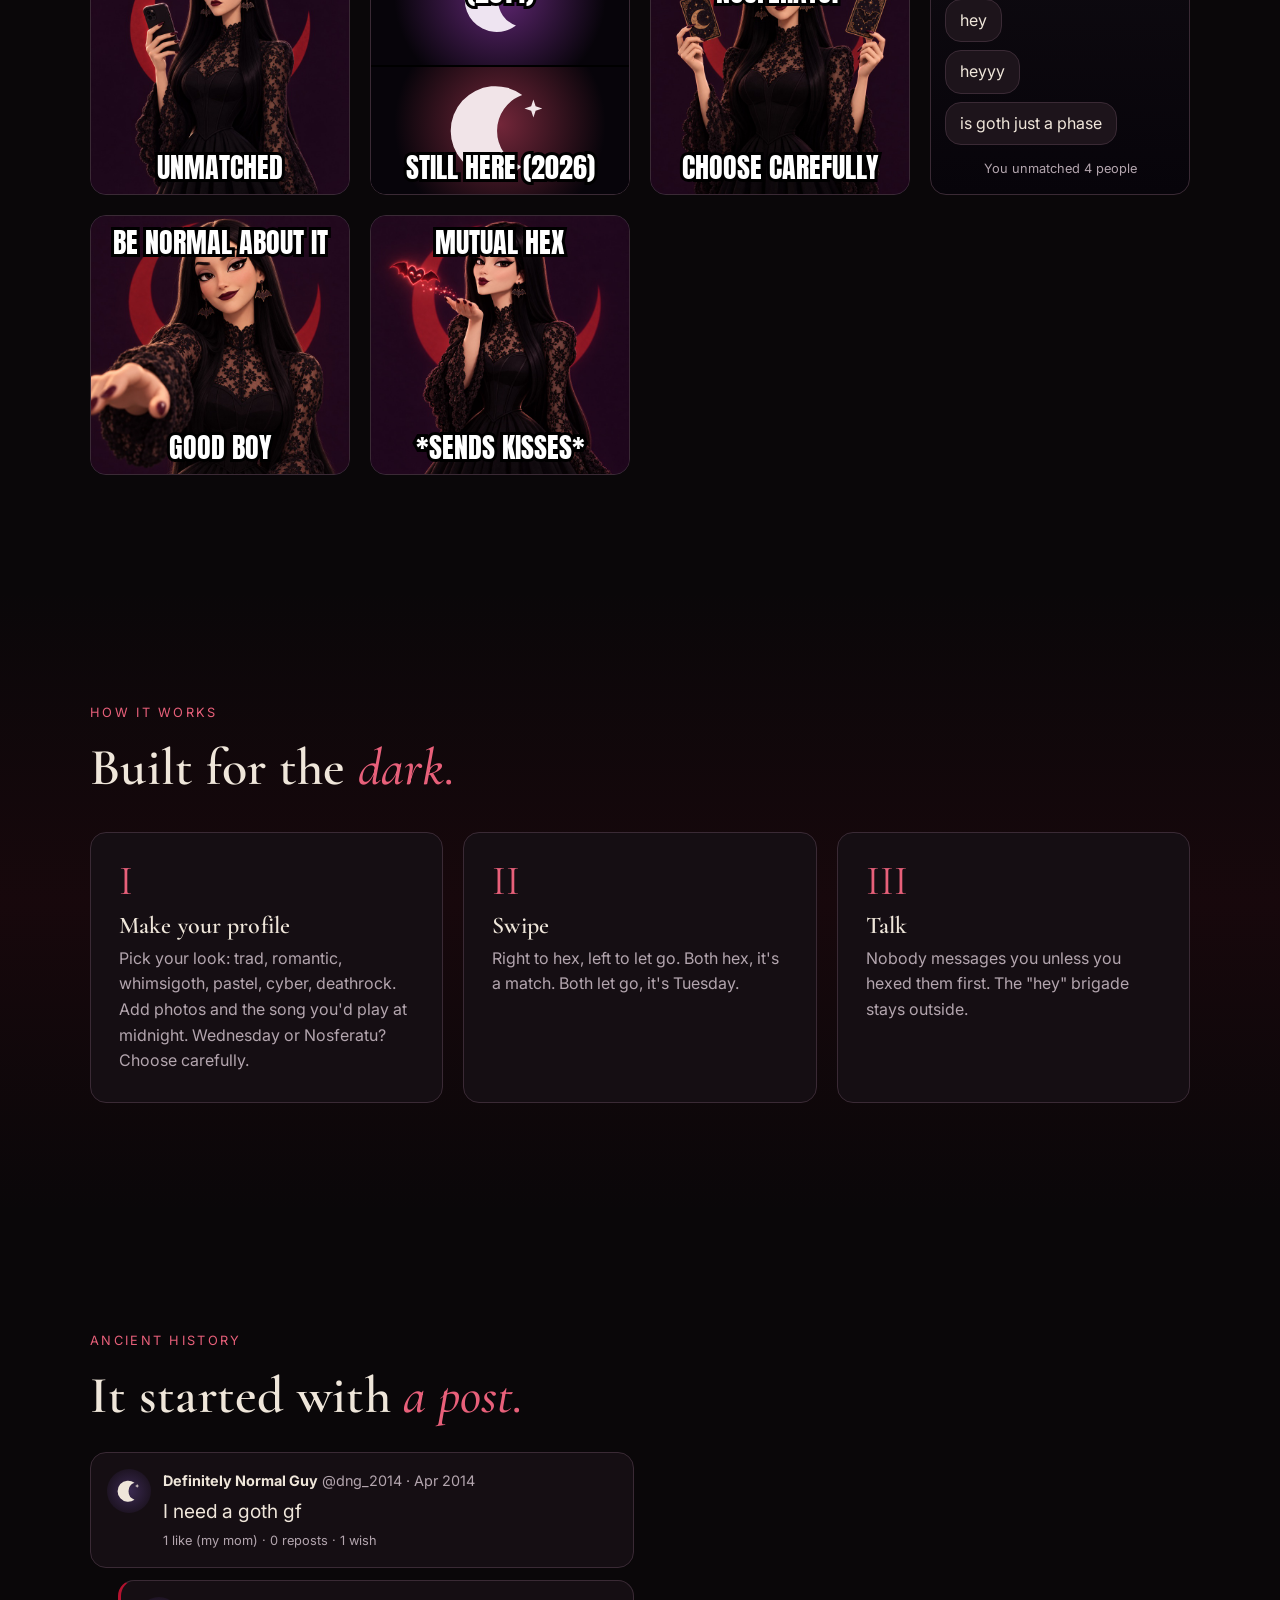
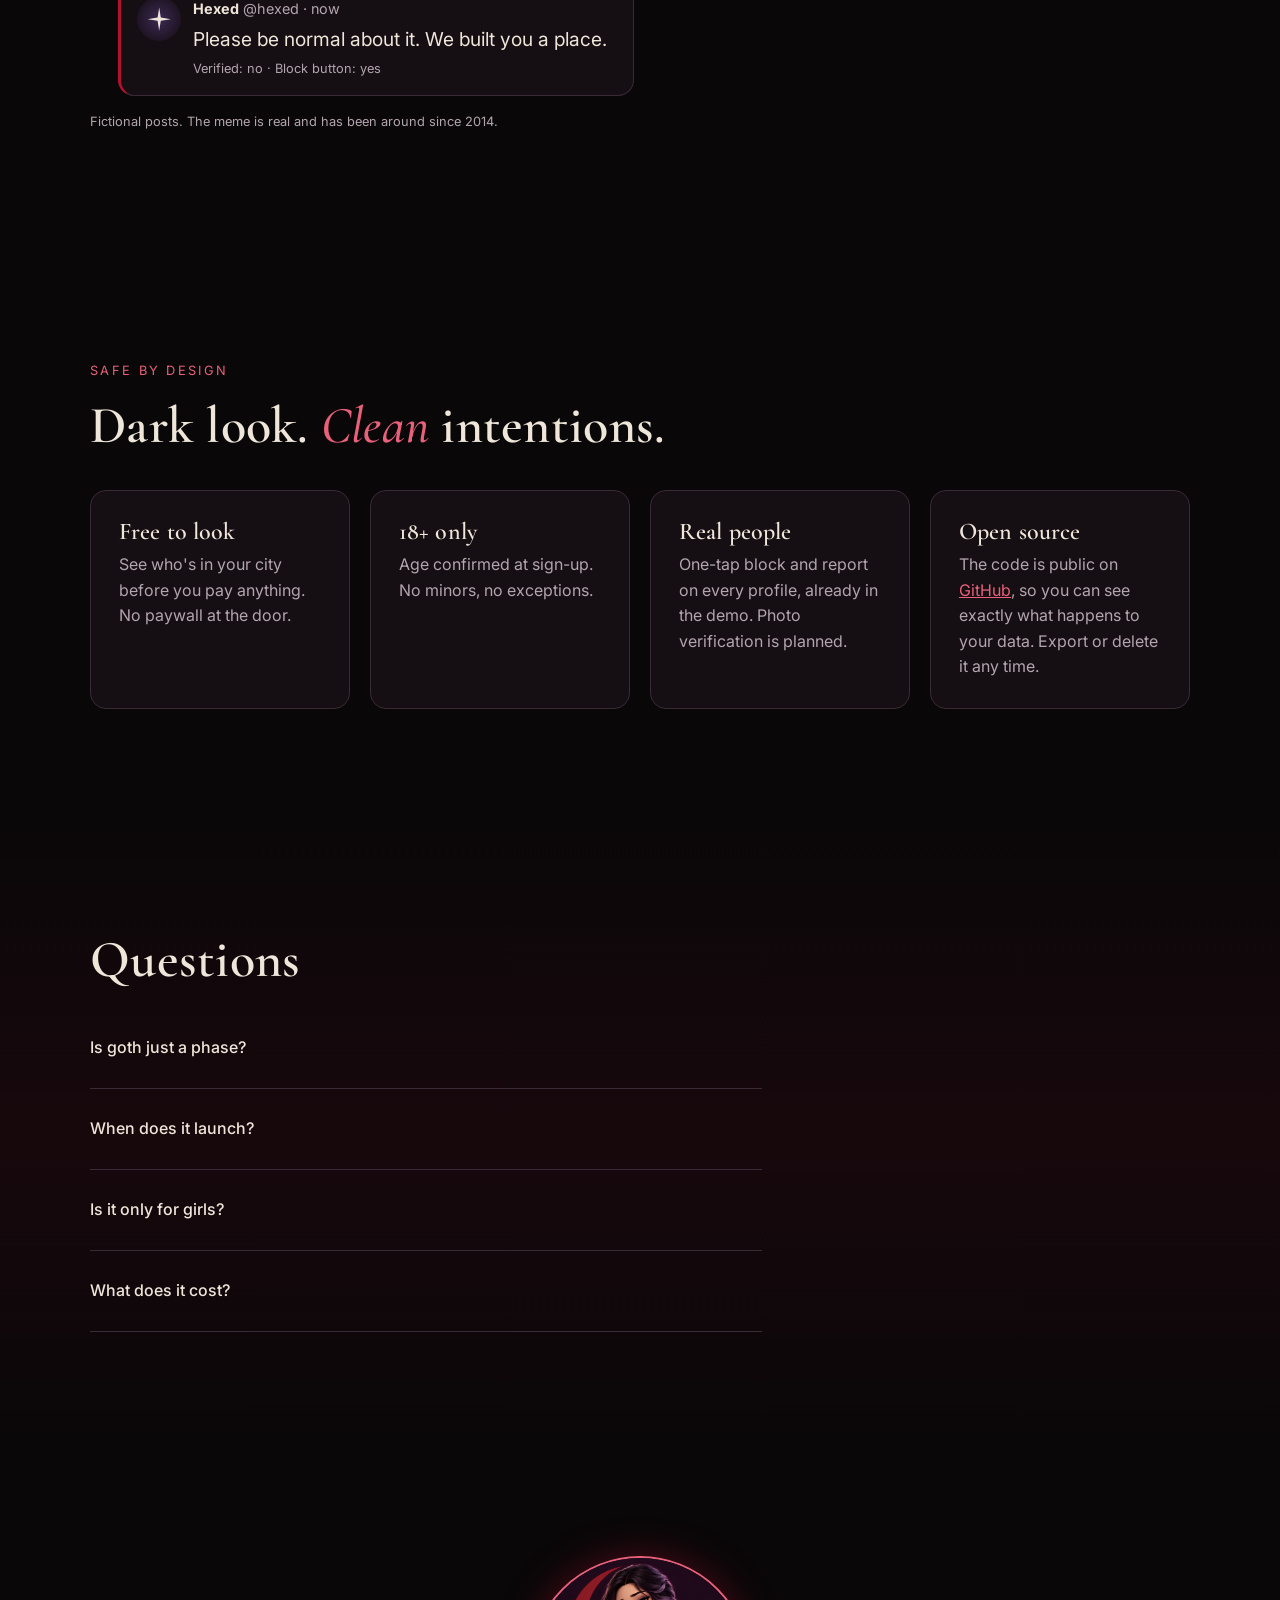
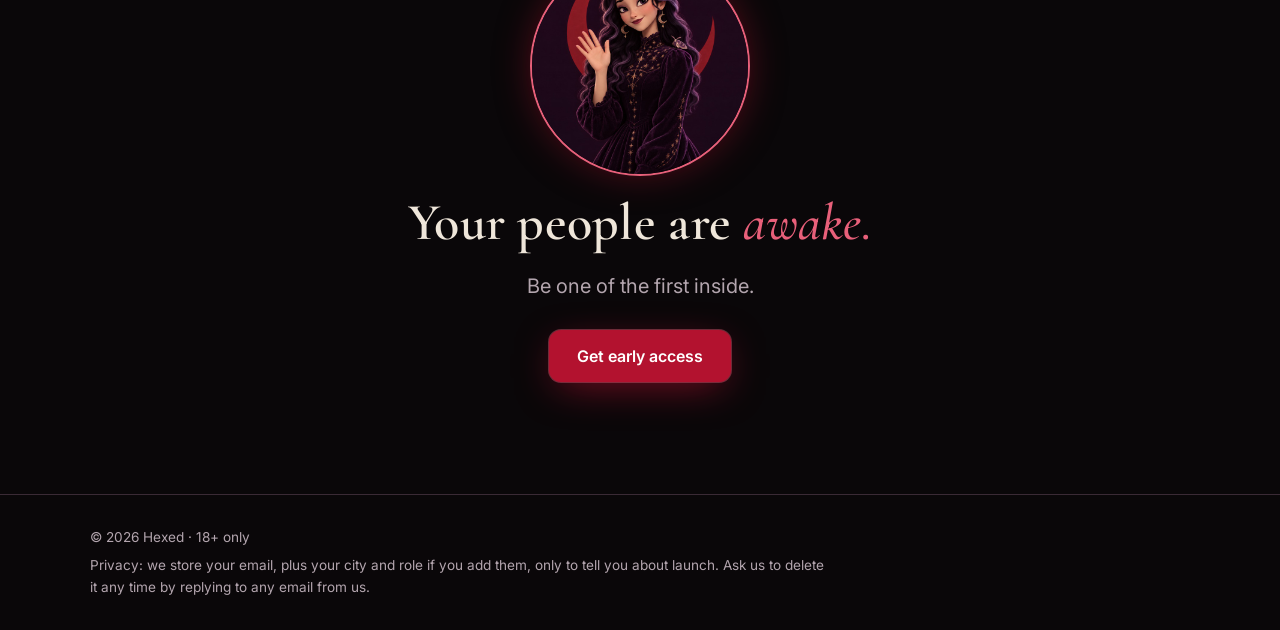
==== commit fcee2ed1: "feat: 3D animated goth mascot art and meme tiles across the landing page" ====
--- a/index.html
+++ b/index.html
@@ -12,7 +12,7 @@
 <link rel="icon" href="data:image/svg+xml,%3Csvg xmlns='http://www.w3.org/2000/svg' viewBox='0 0 32 32'%3E%3Crect width='32' height='32' rx='8' fill='%230a0709'/%3E%3Cpath d='M20 6a10 10 0 1 0 0 20 8 8 0 1 1 0-20z' fill='%23efe6da'/%3E%3C/svg%3E">
 <link rel="preconnect" href="https://fonts.googleapis.com">
 <link rel="preconnect" href="https://fonts.gstatic.com" crossorigin>
-<link href="https://fonts.googleapis.com/css2?family=Cormorant+Garamond:ital,wght@0,600;1,500;1,600&family=Inter:wght@400;500;600&display=swap" rel="stylesheet">
+<link href="https://fonts.googleapis.com/css2?family=Cormorant+Garamond:ital,wght@0,600;1,500;1,600&family=Inter:wght@400;500;600&family=Anton&display=swap" rel="stylesheet">
 <style>
 :root {
   --bg: #0a0709;
@@ -96,37 +96,14 @@
 #status.err { color: #ff8a9b; }
 .hp { position: absolute; left: -9999px; }
 
-/* tarot swipe stack */
-.stack { position: relative; width: min(270px, 66vw); aspect-ratio: 2 / 3; margin-inline: auto; }
-.card {
-  position: absolute; inset: 0; border-radius: 18px; padding: 14px;
-  background: linear-gradient(160deg, var(--surface-2), var(--surface));
-  border: 1px solid var(--line); box-shadow: 0 30px 60px -20px rgba(0,0,0,.9);
-}
-.card .frame {
-  height: 100%; border: 1px solid rgba(232,96,122,.45); border-radius: 10px;
-  display: flex; flex-direction: column; align-items: center; justify-content: space-between;
-  padding: 16px 10px; text-align: center; position: relative; overflow: hidden;
-  background: radial-gradient(circle at 50% 38%, rgba(107,79,163,.35), transparent 62%);
-}
-.card svg { width: 62%; aspect-ratio: 1; color: var(--text); }
-.card .num, .card .name { font-family: var(--display); letter-spacing: .25em; text-transform: uppercase; font-size: .85rem; color: var(--blood-hi); }
-.card .name { color: var(--text); font-size: 1.35rem; letter-spacing: .12em; }
-.c3 { transform: rotate(-9deg) translateX(-18px); opacity: .55; }
-.c2 { transform: rotate(7deg) translateX(16px); opacity: .8; }
-.c1 { animation: swipe 7s ease-in-out infinite; }
+/* hero art: a 3D animated fictional character */
+.hero-art { position: relative; margin: 0 auto; width: min(340px, 80vw); aspect-ratio: 4 / 5; overflow: hidden; border-radius: 22px; border: 1px solid var(--line); transform: rotate(2deg); box-shadow: 0 30px 60px -20px rgba(0,0,0,.9), 0 0 60px -10px rgba(179,18,47,.45); }
+.hero-art img, .meme.photo img { position: absolute; inset: 0; width: 100%; height: 100%; object-fit: cover; }
 .stamp {
   position: absolute; top: 18px; left: 14px; z-index: 2; opacity: 0; transform: rotate(-14deg);
   font: 700 1.6rem var(--display); letter-spacing: .15em; color: #7fd6a4;
-  border: 3px solid #7fd6a4; border-radius: 8px; padding: 2px 10px;
+  border: 3px solid #7fd6a4; border-radius: 8px; padding: 2px 10px; background: rgba(10,7,9,.45);
   animation: stamp 7s ease-in-out infinite;
-}
-@keyframes swipe {
-  0%, 30% { transform: translateY(0) rotate(0); opacity: 1; }
-  45% { transform: translateX(26px) rotate(6deg); opacity: 1; }
-  68% { transform: translateX(150%) rotate(24deg); opacity: 0; }
-  69%, 84% { transform: translateY(24px) scale(.94); opacity: 0; }
-  100% { transform: translateY(0) rotate(0); opacity: 1; }
 }
 @keyframes stamp {
   0%, 38% { opacity: 0; }
@@ -155,9 +132,45 @@
 .final p.lead { margin: 0 auto 28px; }
 footer { border-top: 1px solid var(--line); padding-block: 32px; color: var(--muted); font-size: .85rem; }
 
+/* meme formats: original art, no templates, no real faces */
+.meme-grid { display: grid; gap: 20px; margin-top: 40px; grid-template-columns: repeat(auto-fit, minmax(250px, 1fr)); }
+.meme { position: relative; margin: 0; aspect-ratio: 1; display: grid; overflow: hidden; background: #07040a; border: 1px solid var(--line); border-radius: 16px; }
+.meme .art, .meme .panel { display: grid; place-items: center; background: radial-gradient(circle at 50% 45%, hsl(var(--hue, 285) 50% 30%), #07040a 72%); }
+.meme .art { position: absolute; inset: 0; }
+.meme .panel { position: relative; overflow: hidden; }
+.meme .panel .art { position: absolute; }
+.meme .sigil { width: 46%; aspect-ratio: 1; color: hsl(var(--hue, 285) 30% 92%); }
+.meme .sigil.big { width: 72%; }
+.meme.photo { background: #240d2f; }
+.meme.split { grid-template-rows: 1fr 1fr; }
+.meme.split .panel + .panel { border-top: 2px solid #000; }
+.meme.split .sigil { width: auto; height: 62%; }
+.meme.split .sigil.big { width: auto; height: 88%; }
+.cap {
+  position: absolute; left: 10px; right: 10px; z-index: 1; text-align: center; text-transform: uppercase; color: #fff;
+  font: 400 clamp(1.25rem, 5vw, 1.75rem)/1.05 Anton, Impact, "Arial Narrow", sans-serif;
+  -webkit-text-stroke: 6px #000; paint-order: stroke fill;
+}
+.cap.top { top: 12px; }
+.cap.bottom { bottom: 12px; }
+.meme.chat { align-content: end; padding: 64px 14px 14px; background: linear-gradient(#0e0a10, #07040a); }
+.bubbles { display: grid; gap: 8px; }
+.b { margin: 0; width: fit-content; max-width: 82%; padding: 8px 14px; border-radius: 16px; background: var(--surface-2); border: 1px solid var(--line); }
+.sys { margin: 6px 0 0; text-align: center; font-size: .8rem; color: var(--muted); }
+.posts { display: grid; gap: 12px; max-width: 34rem; margin: 28px 0 16px; }
+.post { display: flex; gap: 12px; padding: 16px; background: var(--surface); border: 1px solid var(--line); border-radius: 16px; }
+.post.reply { margin-left: 28px; border-left: 3px solid var(--blood); }
+.pic { flex: none; width: 44px; height: 44px; border-radius: 50%; display: grid; place-items: center; color: var(--text); background: radial-gradient(circle, #3b2a52, #120b10); }
+.pic svg { width: 60%; aspect-ratio: 1; }
+.who { font-size: .9rem; color: var(--muted); }
+.who strong { color: var(--text); }
+.post .text { font-size: 1.2rem; margin: 4px 0; }
+.stats { font-size: .8rem; color: var(--muted); }
+.friend { display: block; width: min(220px, 60vw); height: auto; aspect-ratio: 1; object-fit: cover; border-radius: 50%; margin: 0 auto 20px; border: 2px solid var(--blood-hi); box-shadow: 0 0 40px -8px rgba(179,18,47,.6); }
+
 @media (prefers-reduced-motion: reduce) {
   html { scroll-behavior: auto; }
-  .c1, .stamp { animation: none; }
+  .stamp { animation: none; opacity: 1; }
   .btn { transition: none; }
 }
 </style>
@@ -218,11 +231,11 @@
         </form>
       </div>
 
-      <div class="stack" aria-hidden="true">
-        <div class="card c3"><div class="frame"><span class="num">XIX</span><svg><use href="#star"/></svg><span class="name">The Star</span></div></div>
-        <div class="card c2"><div class="frame"><span class="num">XVIII</span><svg><use href="#eye"/></svg><span class="name">The Eye</span></div></div>
-        <div class="card c1"><span class="stamp">HEX</span><div class="frame"><span class="num">XIII</span><svg><use href="#moon"/></svg><span class="name">The Moth</span></div></div>
-      </div>
+      <figure class="hero-art">
+        <img src="img/swipe.jpg" width="720" height="900" alt="A 3D animated goth woman in a black lace gown swipes on her phone with a knowing smirk. A fictional character, not a member.">
+        <span class="stamp" aria-hidden="true">HEX</span>
+        <span class="cap bottom">She's reading your bio</span>
+      </figure>
     </div>
   </section>
 
@@ -234,6 +247,35 @@
         <li>Your match asks if it's "just a phase." It has been a decade.</li>
         <li>The old goth sites look like 2007 forums. The newer apps ask you to pay before you see anyone.</li>
       </ul>
+      <div class="meme-grid">
+        <figure class="meme photo" role="img" aria-label="Meme. A 3D animated goth woman gives her phone a deadpan side-eye. Caption: match number 4 says hey. Unmatched.">
+          <img src="img/sideeye.jpg" alt="" loading="lazy" width="720" height="720">
+          <span class="cap top">Match #4 says "hey"</span><span class="cap bottom">Unmatched</span>
+        </figure>
+        <figure class="meme split" role="img" aria-label="Two-panel meme. Top panel, 2014: someone says goth is just a phase. Bottom panel, 2026: still goth, with a much bigger moon.">
+          <div class="panel" style="--hue:285"><div class="art"><svg class="sigil" aria-hidden="true"><use href="#moon"/></svg></div><span class="cap top">"It's just a phase" (2014)</span></div>
+          <div class="panel" style="--hue:345"><div class="art"><svg class="sigil big" aria-hidden="true"><use href="#moon"/></svg></div><span class="cap bottom">Still here (2026)</span></div>
+        </figure>
+        <figure class="meme photo" role="img" aria-label="Meme. A 3D animated goth woman weighs two tarot cards, one with a moon and one with a bat. Caption: Wednesday or Nosferatu? Choose carefully.">
+          <img src="img/cards.jpg" alt="" loading="lazy" width="720" height="720">
+          <span class="cap top">Wednesday or Nosferatu?</span><span class="cap bottom">Choose carefully</span>
+        </figure>
+        <figure class="meme chat" role="img" aria-label="Meme. A chat full of matches who all say hey, then one asks if goth is just a phase, then a note: you unmatched 4 people.">
+          <span class="cap top">The "hey" brigade</span>
+          <div class="bubbles" aria-hidden="true">
+            <p class="b">hey</p><p class="b">hey</p><p class="b">heyyy</p><p class="b">is goth just a phase</p>
+            <p class="sys">You unmatched 4 people</p>
+          </div>
+        </figure>
+        <figure class="meme photo" role="img" aria-label="Meme. A 3D animated goth woman reaches toward the camera with an approving smile. Caption: be normal about it. Good boy.">
+          <img src="img/pat.jpg" alt="" loading="lazy" width="720" height="720">
+          <span class="cap top">Be normal about it</span><span class="cap bottom">Good boy</span>
+        </figure>
+        <figure class="meme photo" role="img" aria-label="Meme. A 3D animated goth woman blows a kiss and a glowing heart-shaped bat flies off. Caption: mutual hex. Sends kisses.">
+          <img src="img/kiss.jpg" alt="" loading="lazy" width="720" height="720">
+          <span class="cap top">Mutual hex</span><span class="cap bottom">*sends kisses*</span>
+        </figure>
+      </div>
     </div>
   </section>
 
@@ -246,6 +288,28 @@
         <div class="step"><span class="n">II</span><h3>Swipe</h3><p>Right to hex, left to let go. Both hex, it's a match. Both let go, it's Tuesday.</p></div>
         <div class="step"><span class="n">III</span><h3>Talk</h3><p>Nobody messages you unless you hexed them first. The "hey" brigade stays outside.</p></div>
       </div>
+    </div>
+  </section>
+
+  <section>
+    <div class="wrap">
+      <span class="eyebrow">Ancient history</span>
+      <h2>It started with <em>a post.</em></h2>
+      <div class="posts" role="img" aria-label="Two parody posts. A fictional user posts: I need a goth gf. Hexed replies: Please be normal about it. We built you a place.">
+        <article class="post" aria-hidden="true">
+          <div class="pic"><svg><use href="#moon"/></svg></div>
+          <div><p class="who"><strong>Definitely Normal Guy</strong> @dng_2014 · Apr 2014</p>
+            <p class="text">I need a goth gf</p>
+            <p class="stats">1 like (my mom) · 0 reposts · 1 wish</p></div>
+        </article>
+        <article class="post reply" aria-hidden="true">
+          <div class="pic"><svg><use href="#star"/></svg></div>
+          <div><p class="who"><strong>Hexed</strong> @hexed · now</p>
+            <p class="text">Please be normal about it. We built you a place.</p>
+            <p class="stats">Verified: no · Block button: yes</p></div>
+        </article>
+      </div>
+      <p class="fine">Fictional posts. The meme is real and has been around since 2014.</p>
     </div>
   </section>
 
@@ -274,6 +338,7 @@
 
   <section class="final">
     <div class="wrap">
+      <img class="friend" src="img/friend.jpg" width="720" height="720" loading="lazy" alt="A 3D animated whimsigoth woman with lavender-tinted hair waves hello. A fictional character, not a member.">
       <h2>Your people are <em>awake.</em></h2>
       <p class="lead">Be one of the first inside.</p>
       <a class="btn" href="#join">Get early access</a>
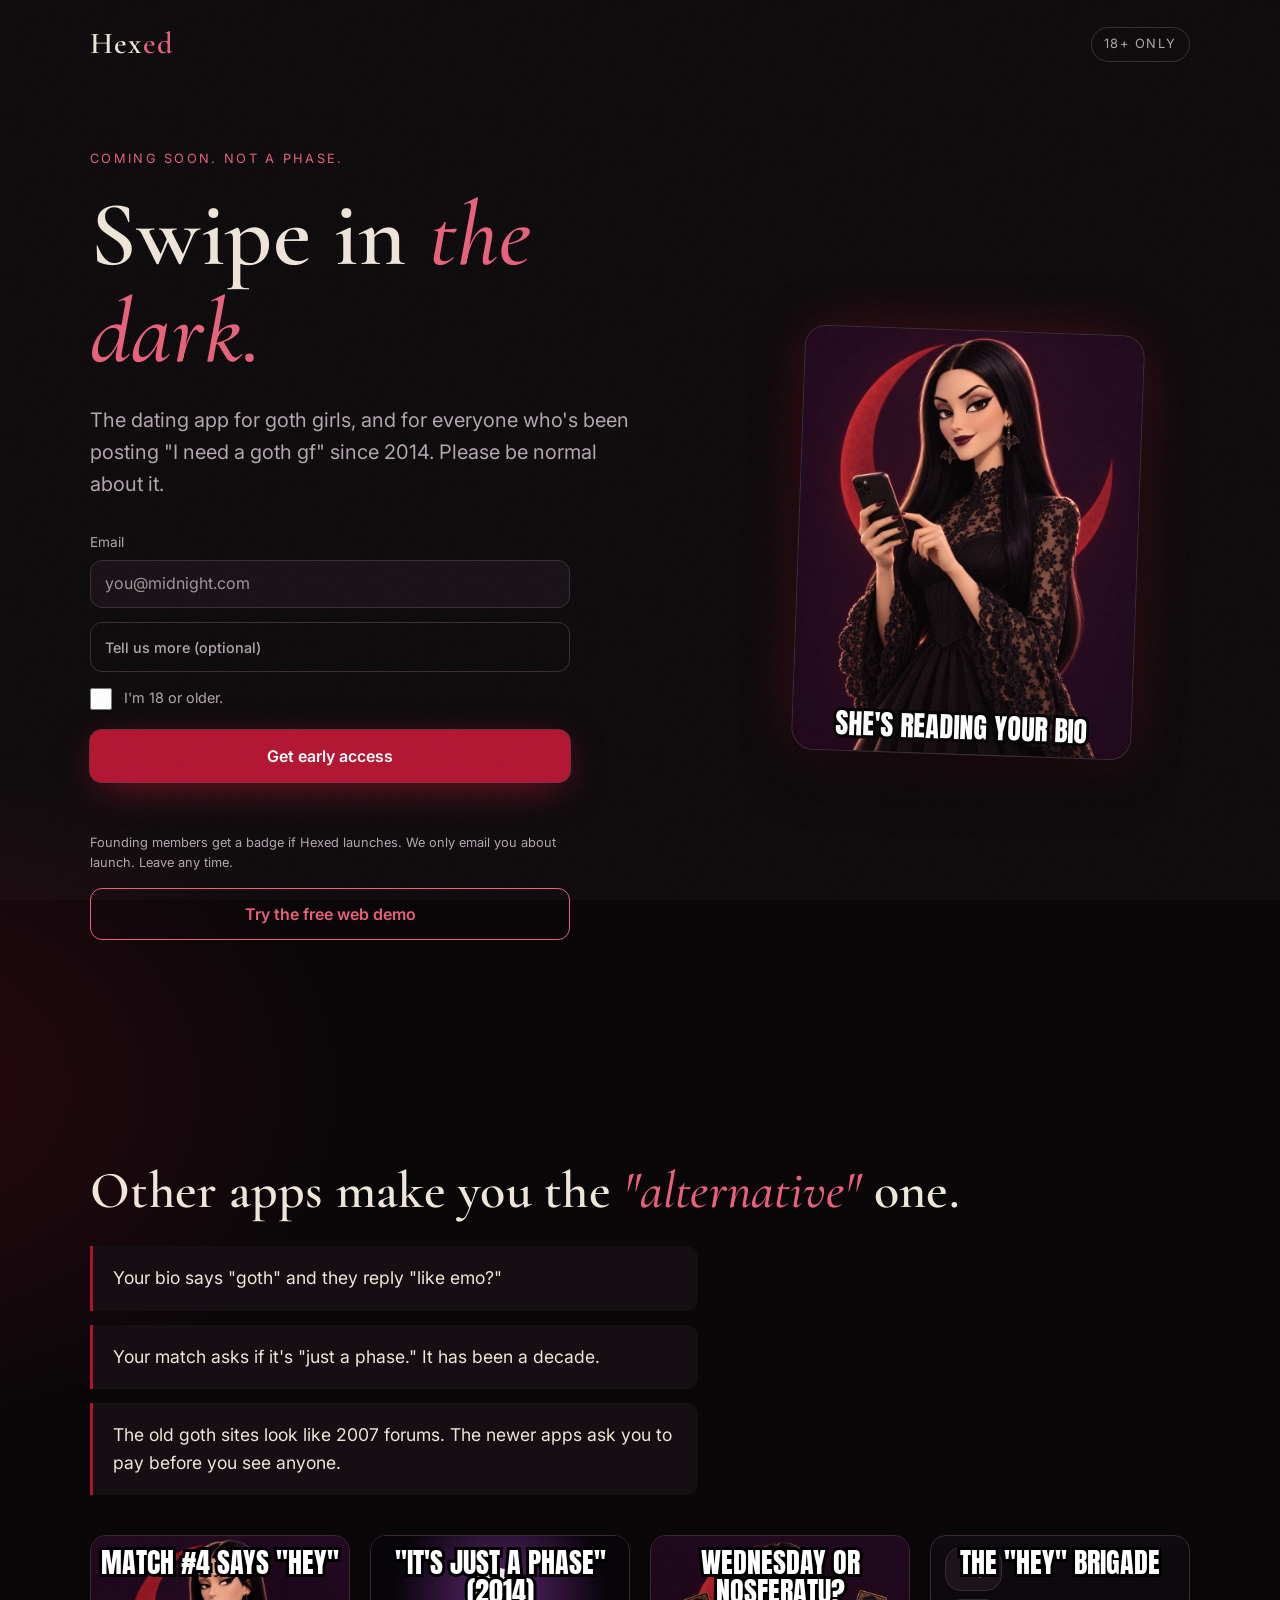
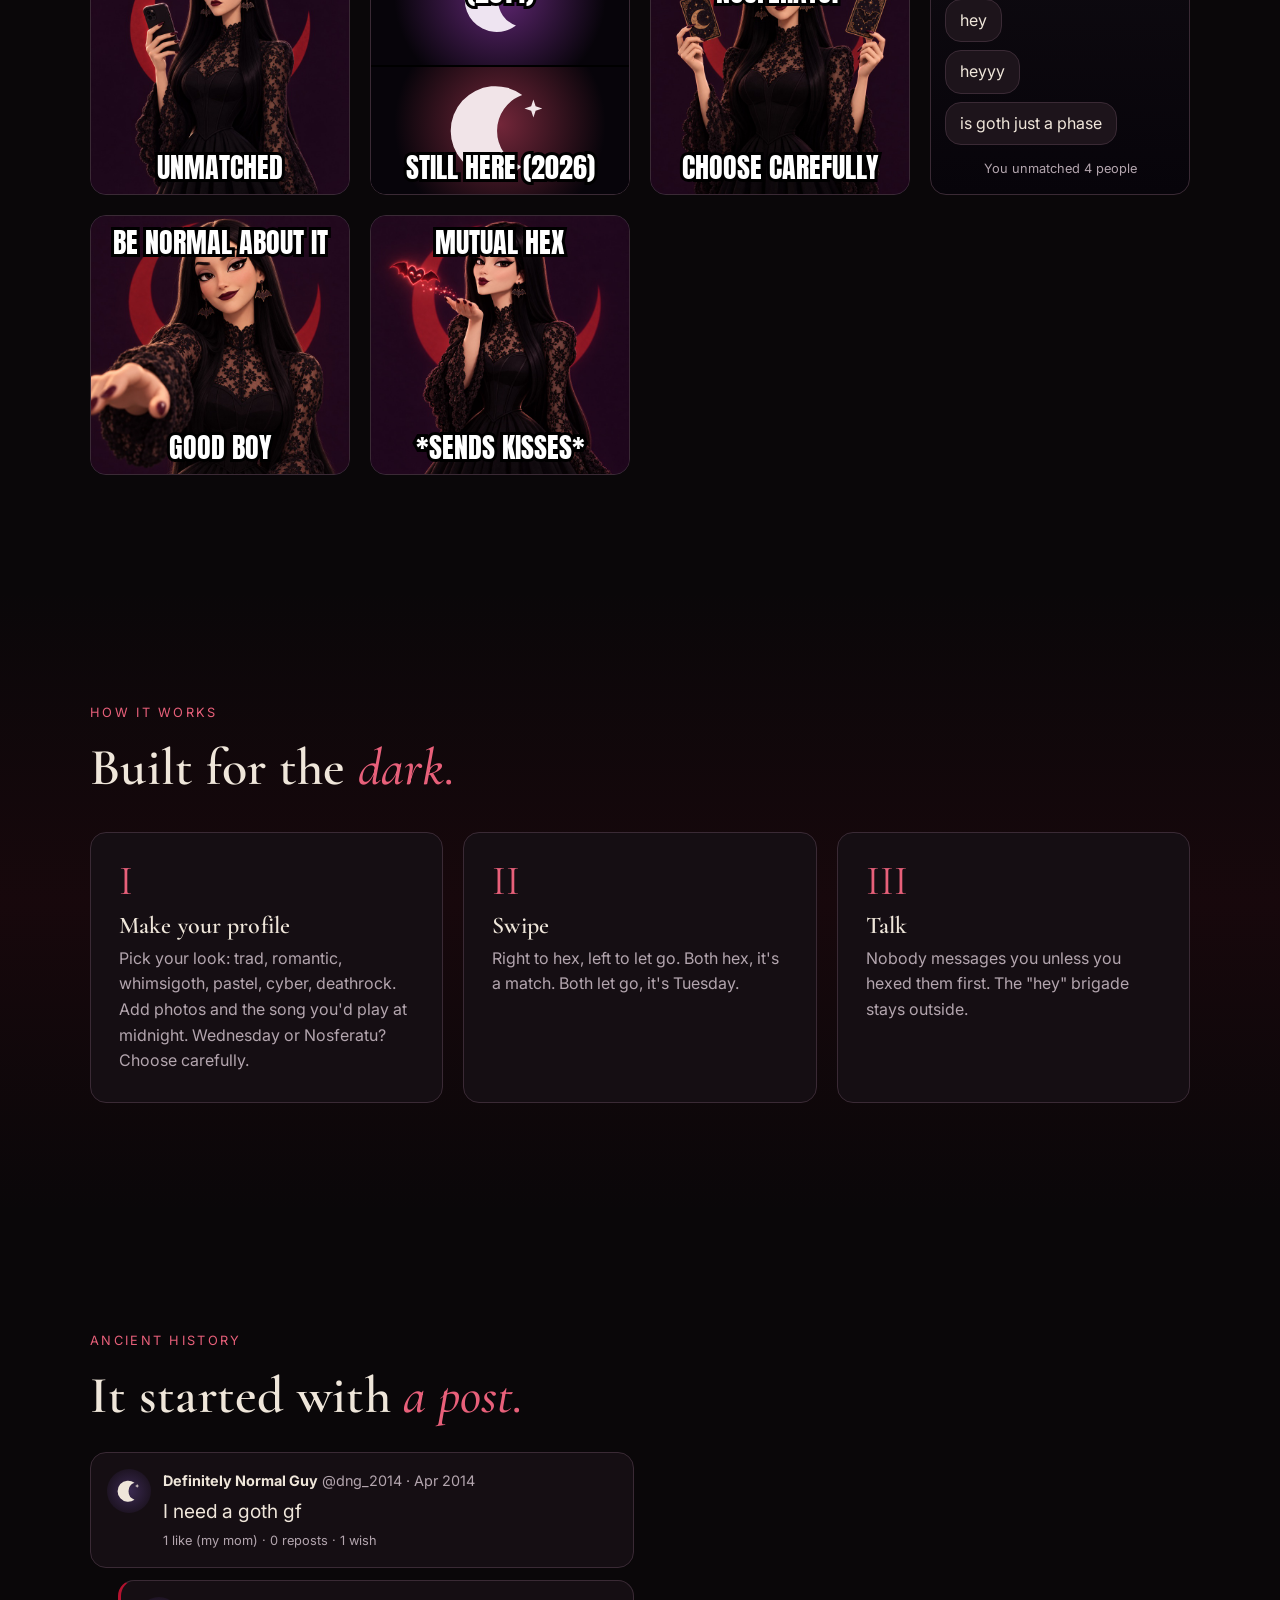
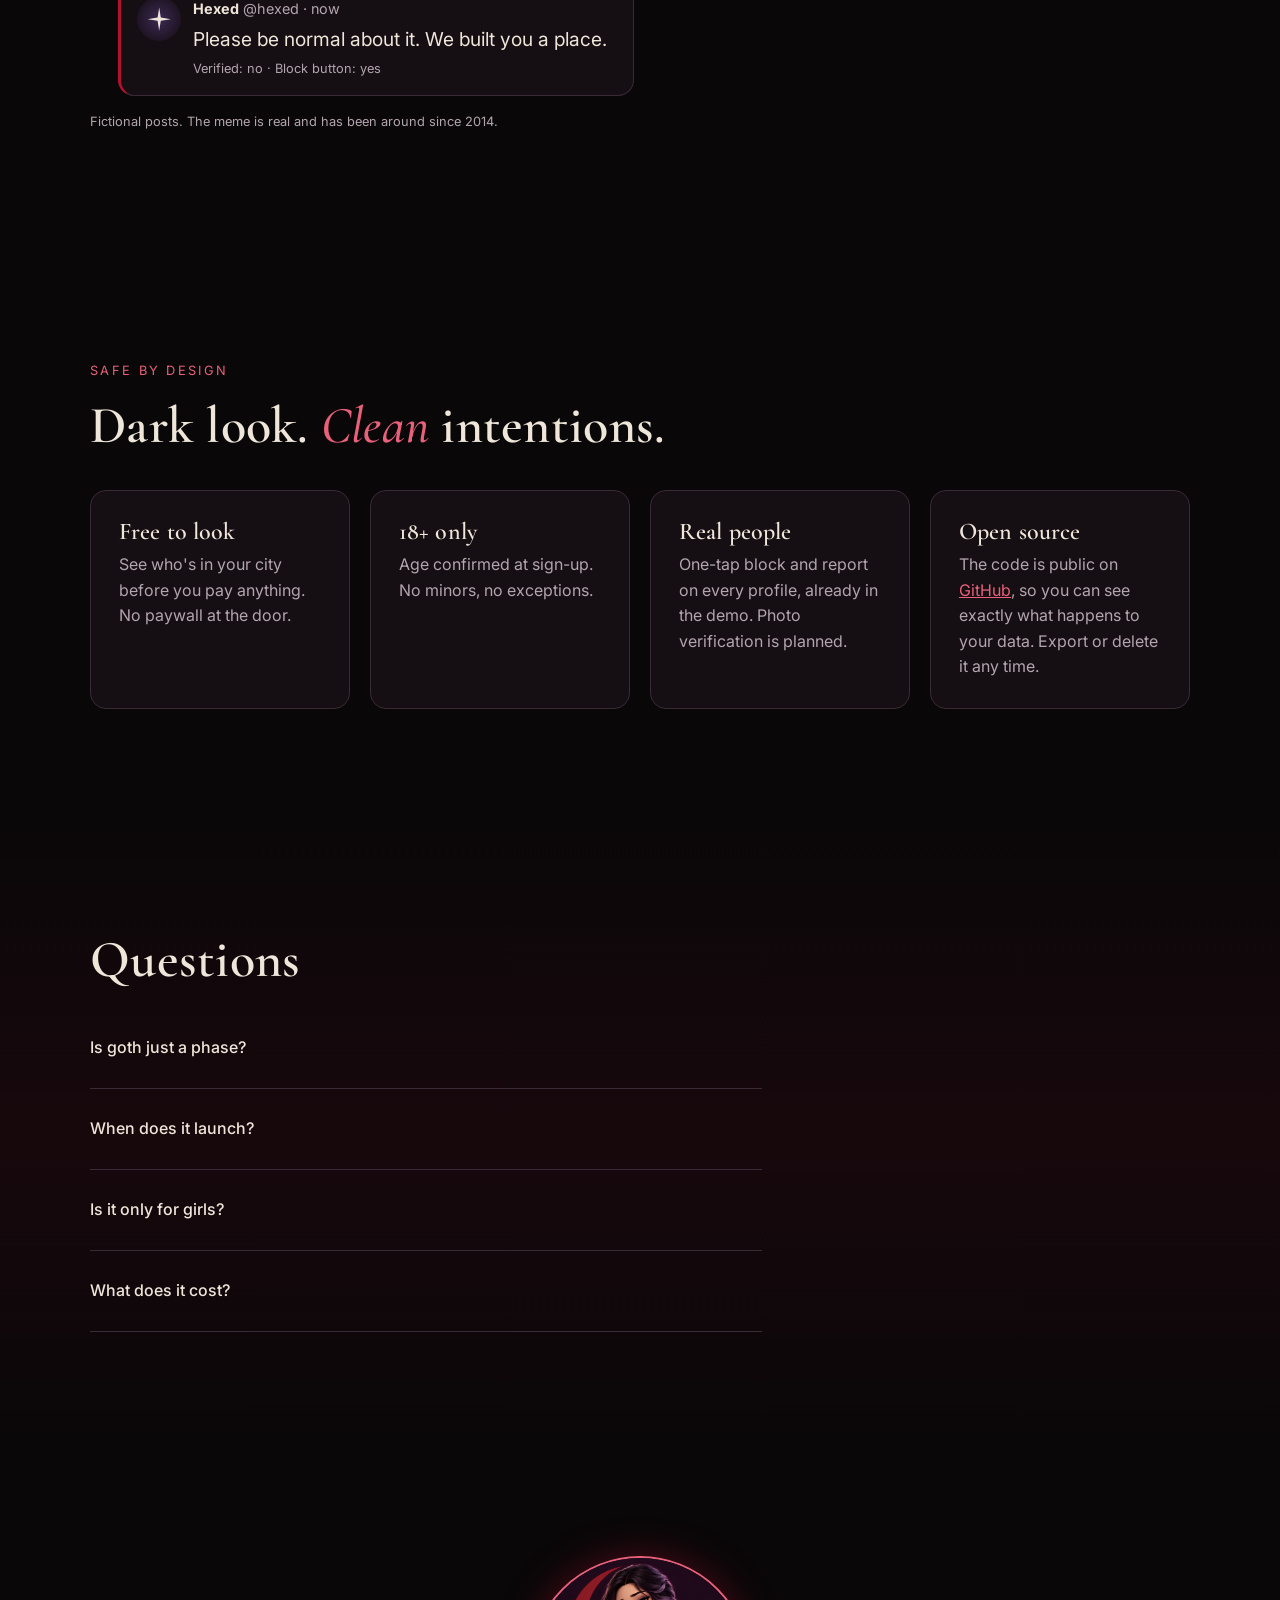
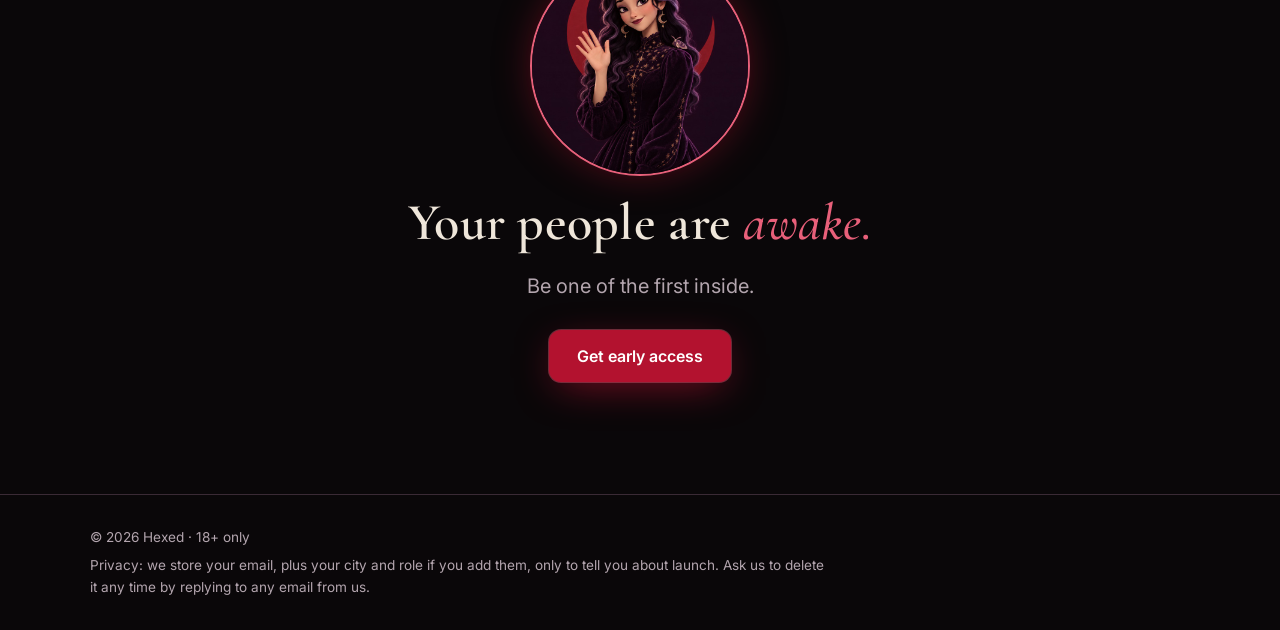
==== commit ffd07079: "feat: installable offline web app (manifest, service worker, icons, install hint)" ====
--- a/index.html
+++ b/index.html
@@ -227,7 +227,7 @@
           <p id="status" role="status" aria-live="polite"></p>
           <button class="btn ghost" type="button" id="share" hidden>Summon a friend</button>
           <p class="fine">Founding members get a badge if Hexed launches. We only email you about launch. Leave any time.</p>
-          <a class="btn ghost" href="app/">Try the swipe demo</a>
+          <a class="btn ghost" href="app/">Try the free web demo</a>
         </form>
       </div>
 
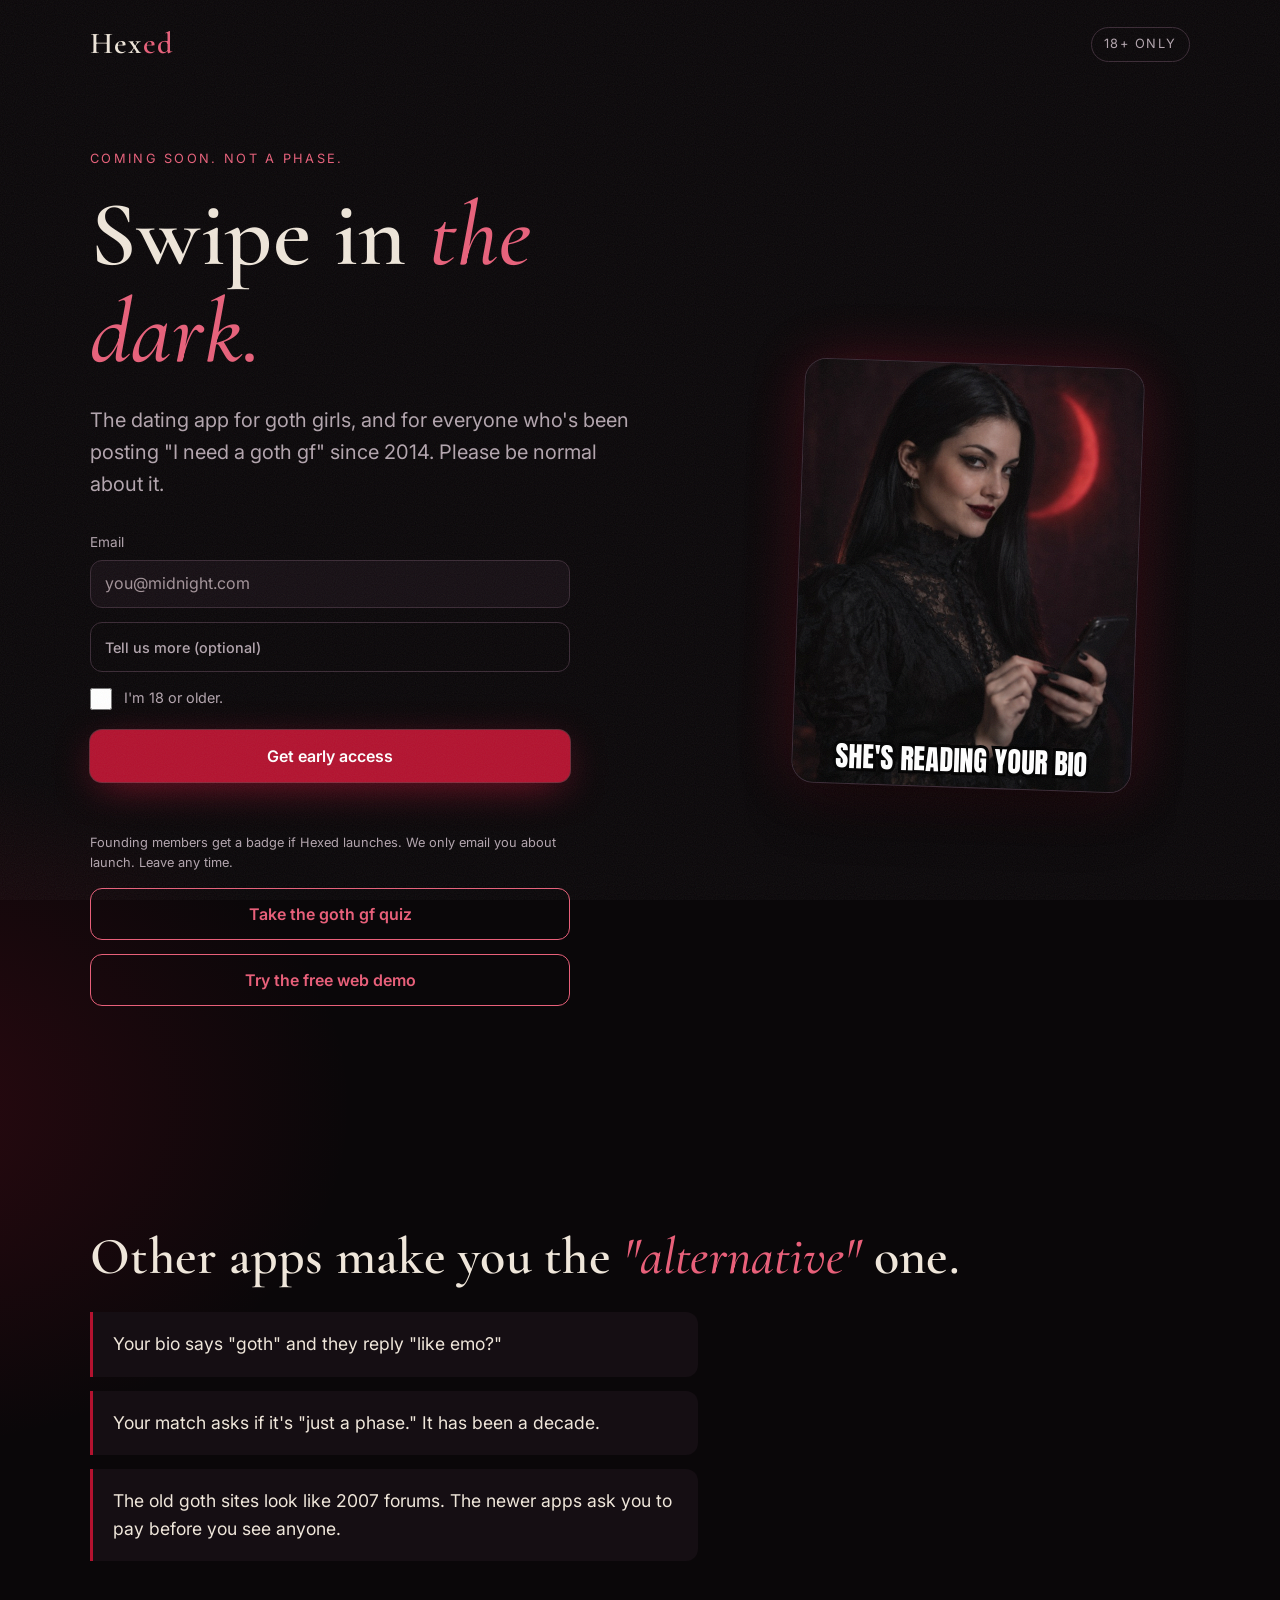
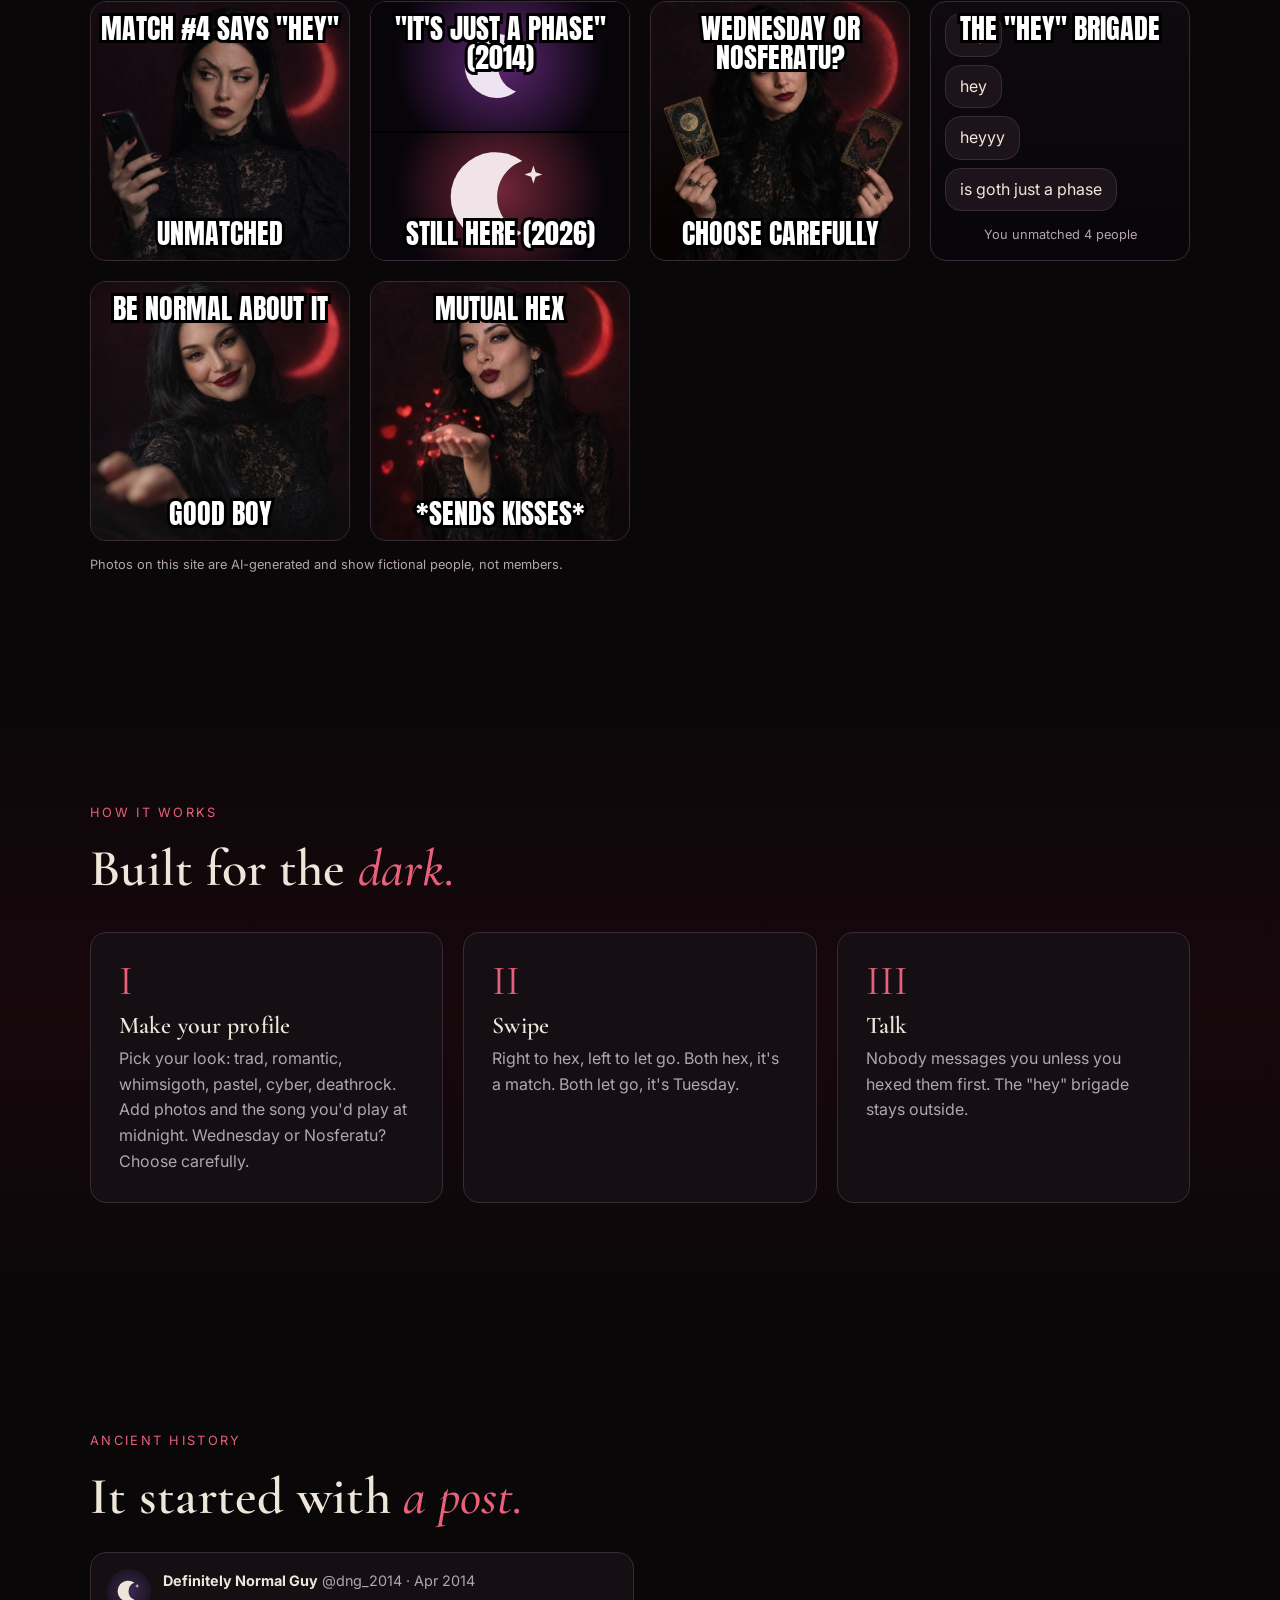
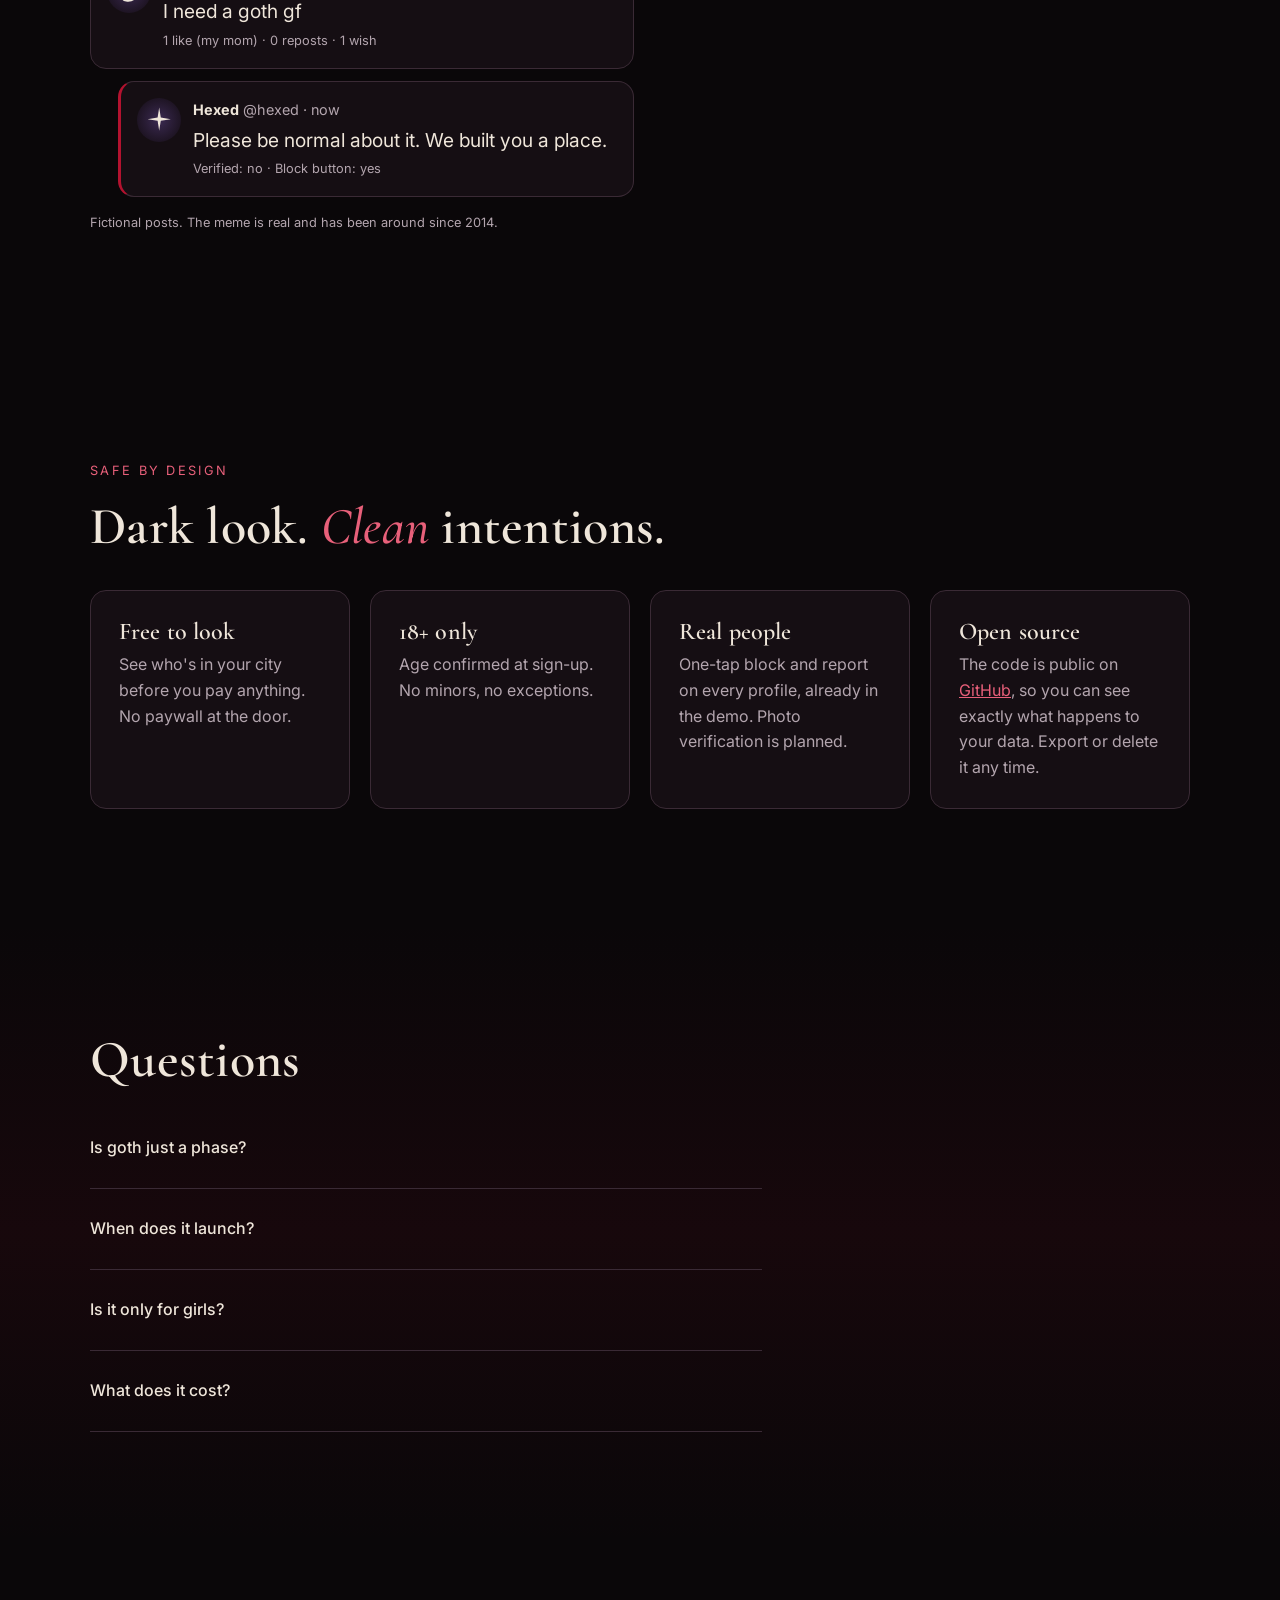
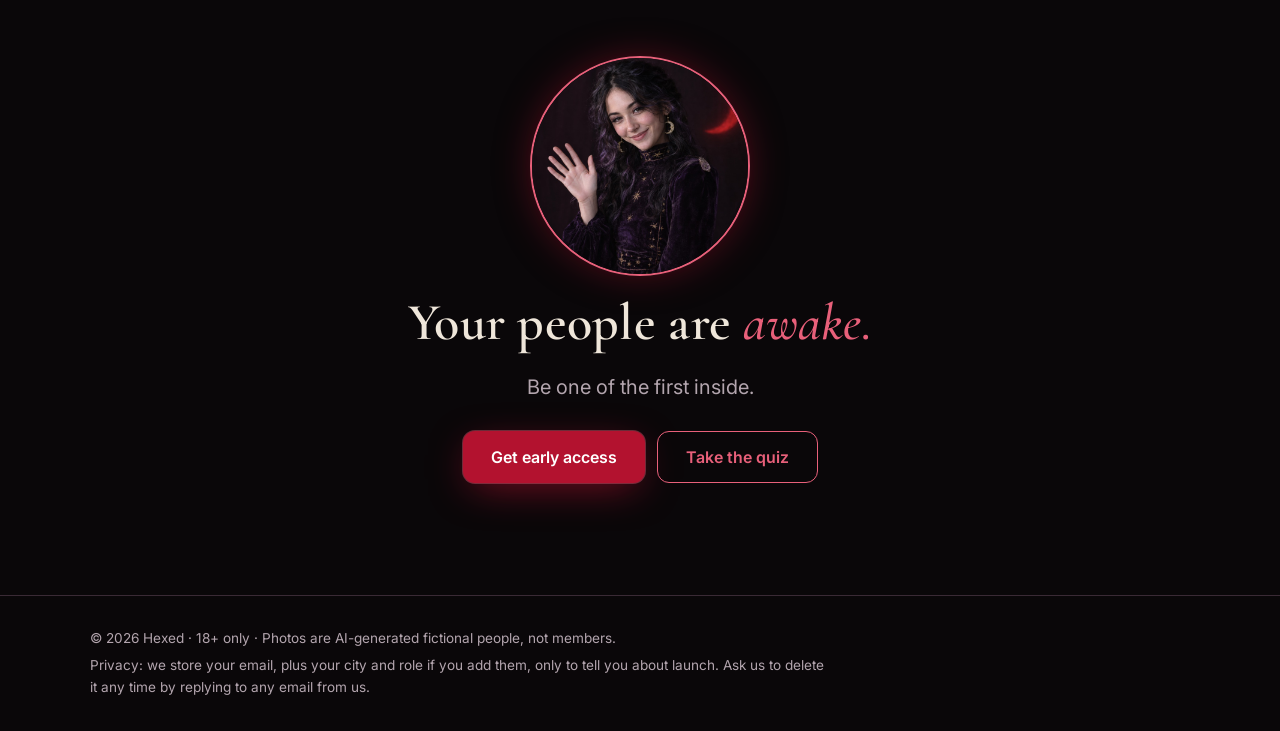
==== commit fad9d9a5: "feat: shareable goth gf quiz with per-result link previews, photoreal AI images, social tags" ====
--- a/index.html
+++ b/index.html
@@ -9,6 +9,10 @@
 <meta property="og:title" content="Hexed | Swipe in the dark">
 <meta property="og:description" content="The dating app for goth girls and the people who adore them. Join the waitlist.">
 <meta property="og:type" content="website">
+<meta property="og:url" content="https://gothfinder.netlify.app/">
+<meta property="og:image" content="https://gothfinder.netlify.app/og/default.jpg">
+<meta name="twitter:card" content="summary_large_image">
+<meta name="twitter:image" content="https://gothfinder.netlify.app/og/default.jpg">
 <link rel="icon" href="data:image/svg+xml,%3Csvg xmlns='http://www.w3.org/2000/svg' viewBox='0 0 32 32'%3E%3Crect width='32' height='32' rx='8' fill='%230a0709'/%3E%3Cpath d='M20 6a10 10 0 1 0 0 20 8 8 0 1 1 0-20z' fill='%23efe6da'/%3E%3C/svg%3E">
 <link rel="preconnect" href="https://fonts.googleapis.com">
 <link rel="preconnect" href="https://fonts.gstatic.com" crossorigin>
@@ -96,7 +100,7 @@
 #status.err { color: #ff8a9b; }
 .hp { position: absolute; left: -9999px; }
 
-/* hero art: a 3D animated fictional character */
+/* hero art: an AI-generated fictional character */
 .hero-art { position: relative; margin: 0 auto; width: min(340px, 80vw); aspect-ratio: 4 / 5; overflow: hidden; border-radius: 22px; border: 1px solid var(--line); transform: rotate(2deg); box-shadow: 0 30px 60px -20px rgba(0,0,0,.9), 0 0 60px -10px rgba(179,18,47,.45); }
 .hero-art img, .meme.photo img { position: absolute; inset: 0; width: 100%; height: 100%; object-fit: cover; }
 .stamp {
@@ -130,6 +134,7 @@
 details p { color: var(--muted); margin-top: 8px; }
 .final { text-align: center; }
 .final p.lead { margin: 0 auto 28px; }
+.final .actions { display: flex; gap: 12px; justify-content: center; flex-wrap: wrap; }
 footer { border-top: 1px solid var(--line); padding-block: 32px; color: var(--muted); font-size: .85rem; }
 
 /* meme formats: original art, no templates, no real faces */
@@ -227,12 +232,13 @@
           <p id="status" role="status" aria-live="polite"></p>
           <button class="btn ghost" type="button" id="share" hidden>Summon a friend</button>
           <p class="fine">Founding members get a badge if Hexed launches. We only email you about launch. Leave any time.</p>
+          <a class="btn ghost" href="quiz/">Take the goth gf quiz</a>
           <a class="btn ghost" href="app/">Try the free web demo</a>
         </form>
       </div>
 
       <figure class="hero-art">
-        <img src="img/swipe.jpg" width="720" height="900" alt="A 3D animated goth woman in a black lace gown swipes on her phone with a knowing smirk. A fictional character, not a member.">
+        <img src="img/swipe.jpg" width="720" height="900" alt="An AI-generated photo of a fictional goth woman in a black lace gown swiping on her phone with a knowing smirk. Not a real member.">
         <span class="stamp" aria-hidden="true">HEX</span>
         <span class="cap bottom">She's reading your bio</span>
       </figure>
@@ -248,7 +254,7 @@
         <li>The old goth sites look like 2007 forums. The newer apps ask you to pay before you see anyone.</li>
       </ul>
       <div class="meme-grid">
-        <figure class="meme photo" role="img" aria-label="Meme. A 3D animated goth woman gives her phone a deadpan side-eye. Caption: match number 4 says hey. Unmatched.">
+        <figure class="meme photo" role="img" aria-label="Meme. An AI-generated fictional goth woman gives her phone a deadpan side-eye. Caption: match number 4 says hey. Unmatched.">
           <img src="img/sideeye.jpg" alt="" loading="lazy" width="720" height="720">
           <span class="cap top">Match #4 says "hey"</span><span class="cap bottom">Unmatched</span>
         </figure>
@@ -256,7 +262,7 @@
           <div class="panel" style="--hue:285"><div class="art"><svg class="sigil" aria-hidden="true"><use href="#moon"/></svg></div><span class="cap top">"It's just a phase" (2014)</span></div>
           <div class="panel" style="--hue:345"><div class="art"><svg class="sigil big" aria-hidden="true"><use href="#moon"/></svg></div><span class="cap bottom">Still here (2026)</span></div>
         </figure>
-        <figure class="meme photo" role="img" aria-label="Meme. A 3D animated goth woman weighs two tarot cards, one with a moon and one with a bat. Caption: Wednesday or Nosferatu? Choose carefully.">
+        <figure class="meme photo" role="img" aria-label="Meme. An AI-generated fictional goth woman weighs two tarot cards, one with a moon and one with a bat. Caption: Wednesday or Nosferatu? Choose carefully.">
           <img src="img/cards.jpg" alt="" loading="lazy" width="720" height="720">
           <span class="cap top">Wednesday or Nosferatu?</span><span class="cap bottom">Choose carefully</span>
         </figure>
@@ -267,15 +273,16 @@
             <p class="sys">You unmatched 4 people</p>
           </div>
         </figure>
-        <figure class="meme photo" role="img" aria-label="Meme. A 3D animated goth woman reaches toward the camera with an approving smile. Caption: be normal about it. Good boy.">
+        <figure class="meme photo" role="img" aria-label="Meme. An AI-generated fictional goth woman reaches toward the camera with an approving smile. Caption: be normal about it. Good boy.">
           <img src="img/pat.jpg" alt="" loading="lazy" width="720" height="720">
           <span class="cap top">Be normal about it</span><span class="cap bottom">Good boy</span>
         </figure>
-        <figure class="meme photo" role="img" aria-label="Meme. A 3D animated goth woman blows a kiss and a glowing heart-shaped bat flies off. Caption: mutual hex. Sends kisses.">
+        <figure class="meme photo" role="img" aria-label="Meme. An AI-generated fictional goth woman blows a kiss and a glowing heart-shaped bat flies off. Caption: mutual hex. Sends kisses.">
           <img src="img/kiss.jpg" alt="" loading="lazy" width="720" height="720">
           <span class="cap top">Mutual hex</span><span class="cap bottom">*sends kisses*</span>
         </figure>
       </div>
+      <p class="fine" style="margin-top:14px">Photos on this site are AI-generated and show fictional people, not members.</p>
     </div>
   </section>
 
@@ -338,17 +345,20 @@
 
   <section class="final">
     <div class="wrap">
-      <img class="friend" src="img/friend.jpg" width="720" height="720" loading="lazy" alt="A 3D animated whimsigoth woman with lavender-tinted hair waves hello. A fictional character, not a member.">
+      <img class="friend" src="img/friend.jpg" width="720" height="720" loading="lazy" alt="An AI-generated photo of a fictional whimsigoth woman with lavender-tinted hair waving hello. Not a real member.">
       <h2>Your people are <em>awake.</em></h2>
       <p class="lead">Be one of the first inside.</p>
-      <a class="btn" href="#join">Get early access</a>
+      <div class="actions">
+        <a class="btn" href="#join">Get early access</a>
+        <a class="btn ghost" href="quiz/">Take the quiz</a>
+      </div>
     </div>
   </section>
 </main>
 
 <footer>
   <div class="wrap">
-    <p>© 2026 Hexed · 18+ only</p>
+    <p>© 2026 Hexed · 18+ only · Photos are AI-generated fictional people, not members.</p>
     <p>Privacy: we store your email, plus your city and role if you add them, only to tell you about launch. Ask us to delete it any time by replying to any email from us.</p>
   </div>
 </footer>
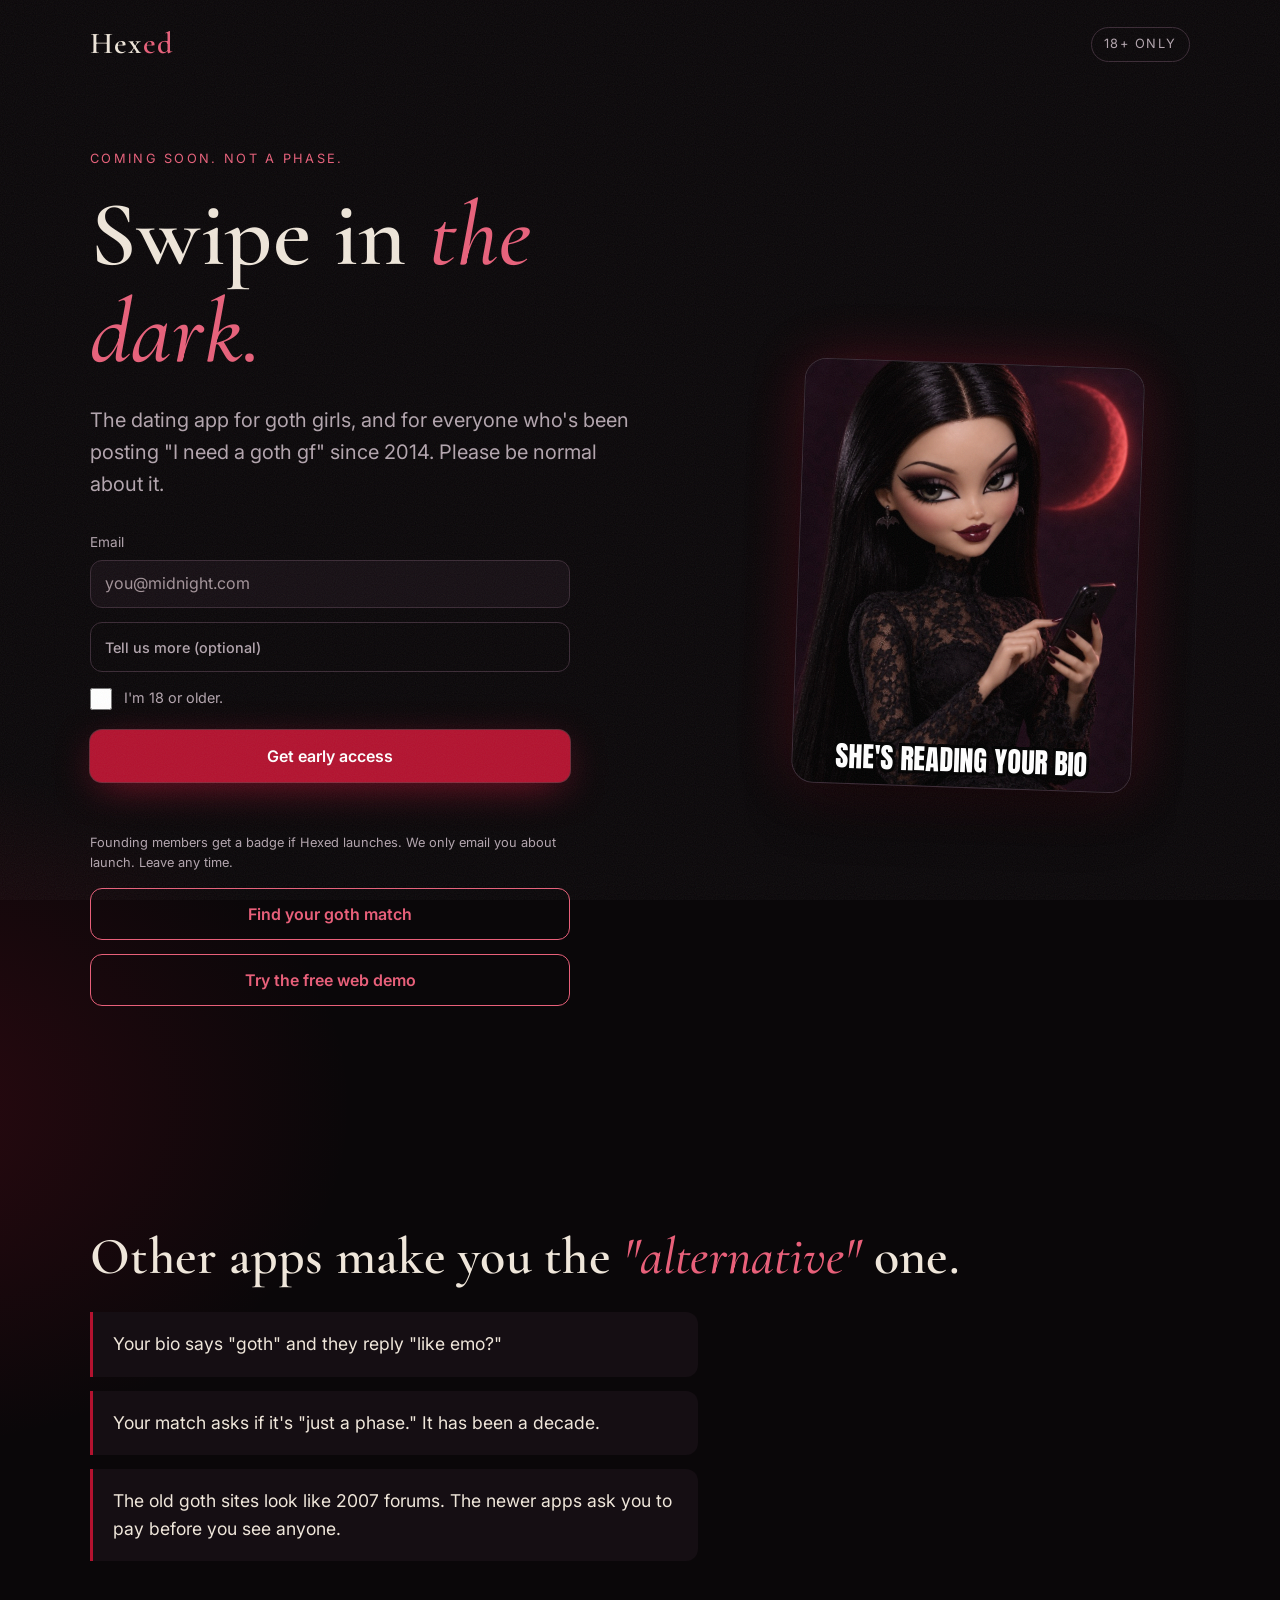
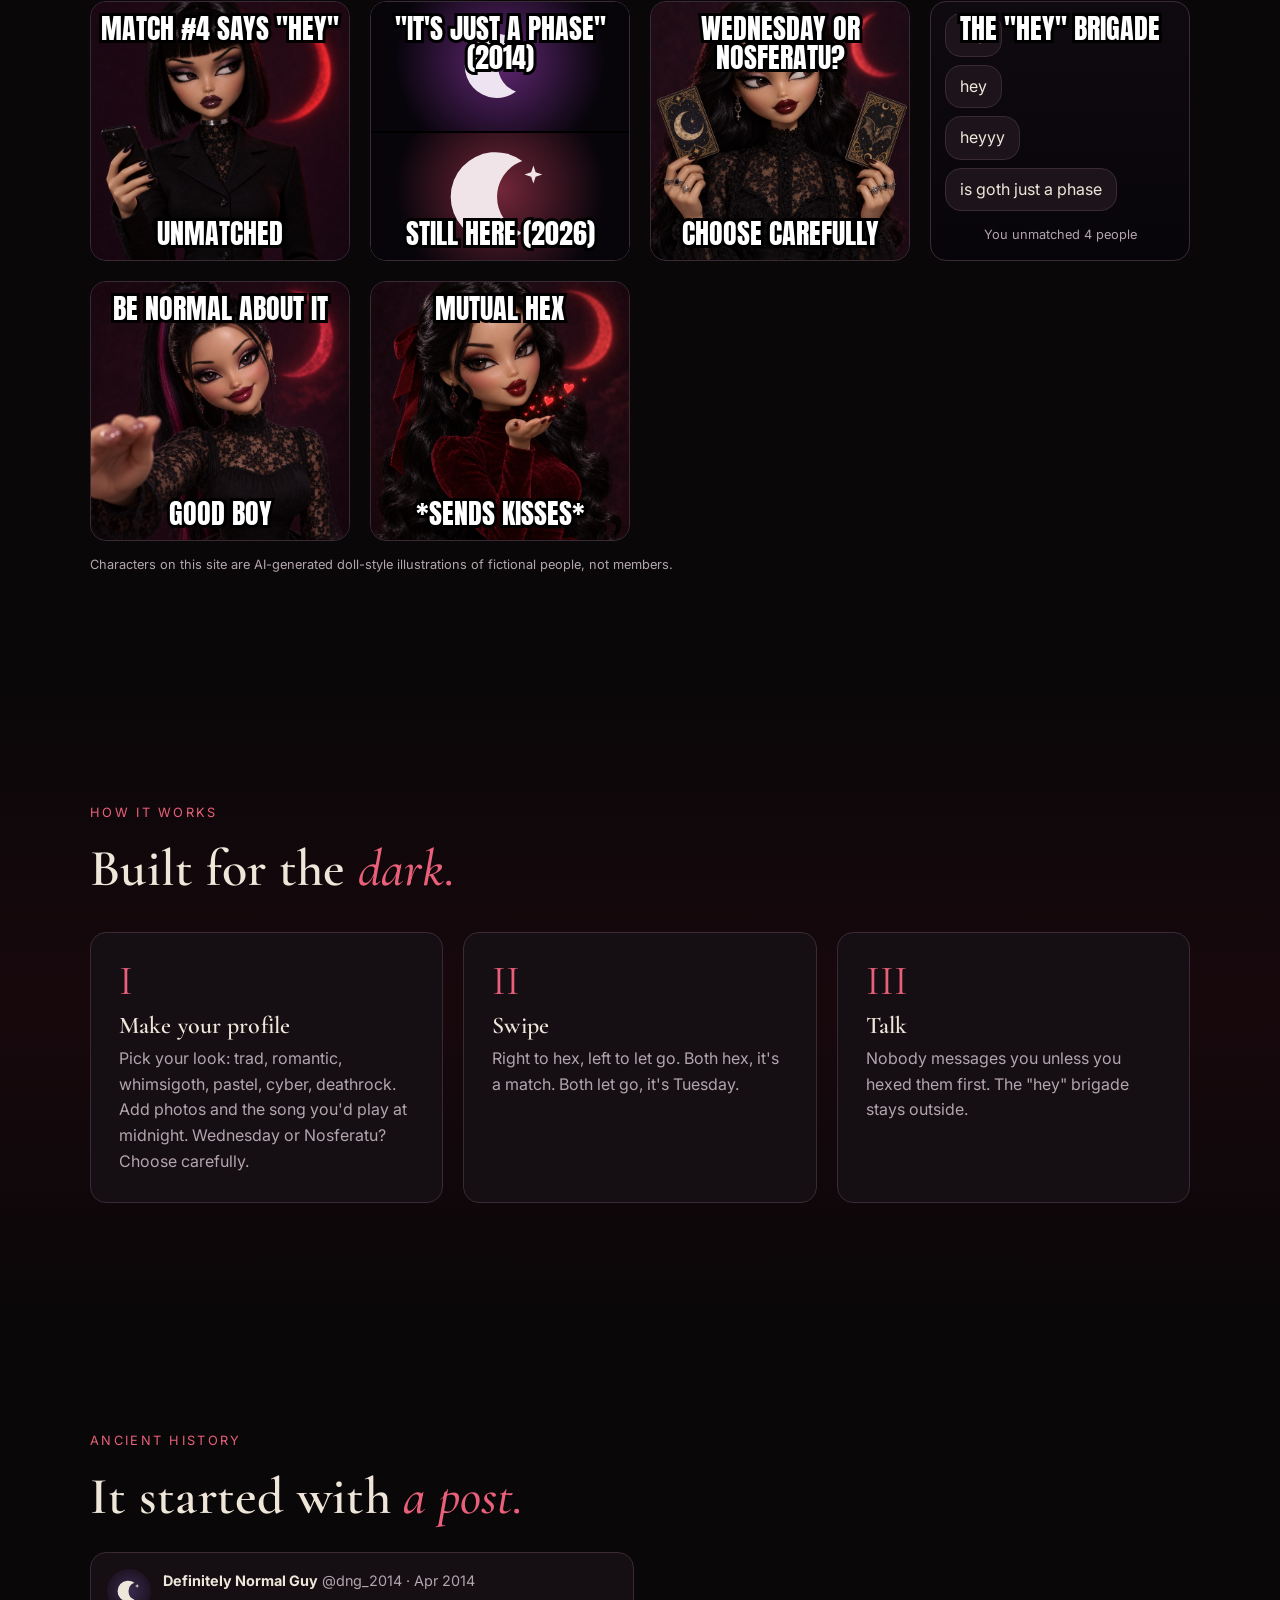
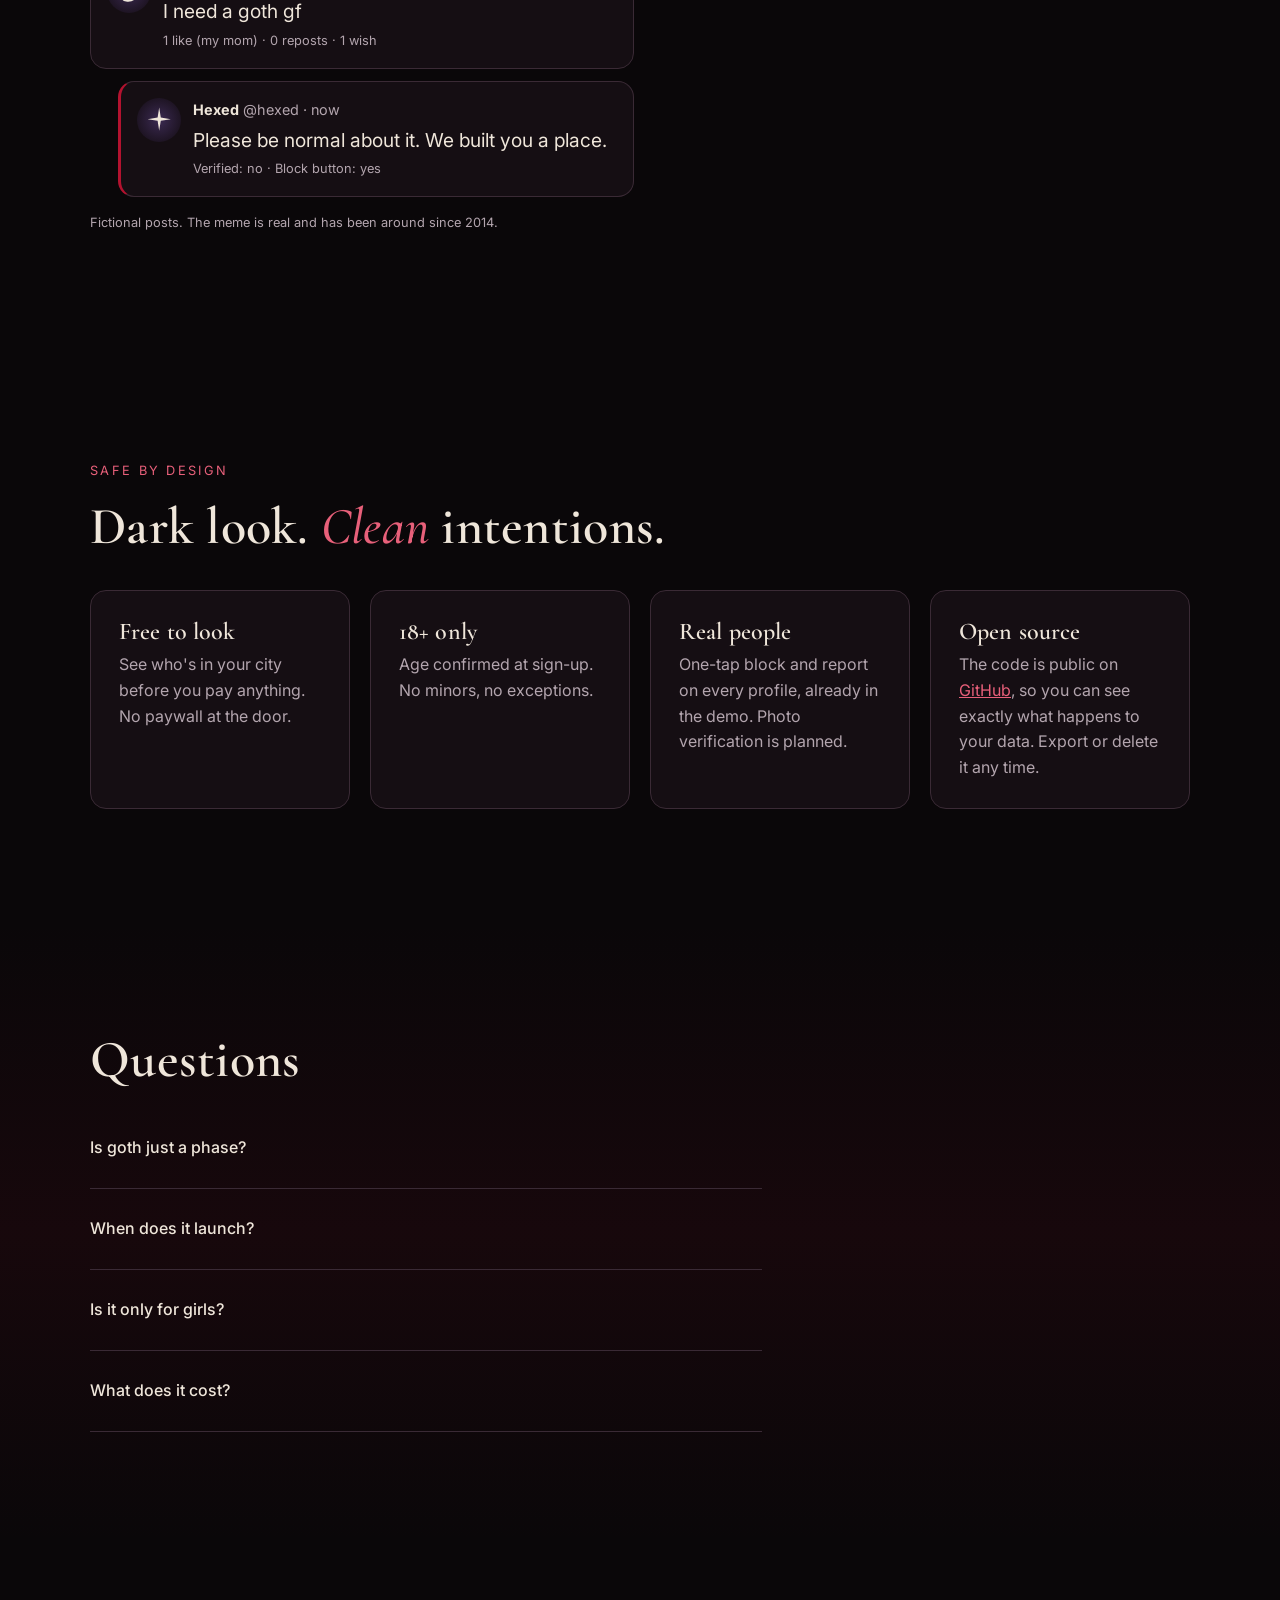
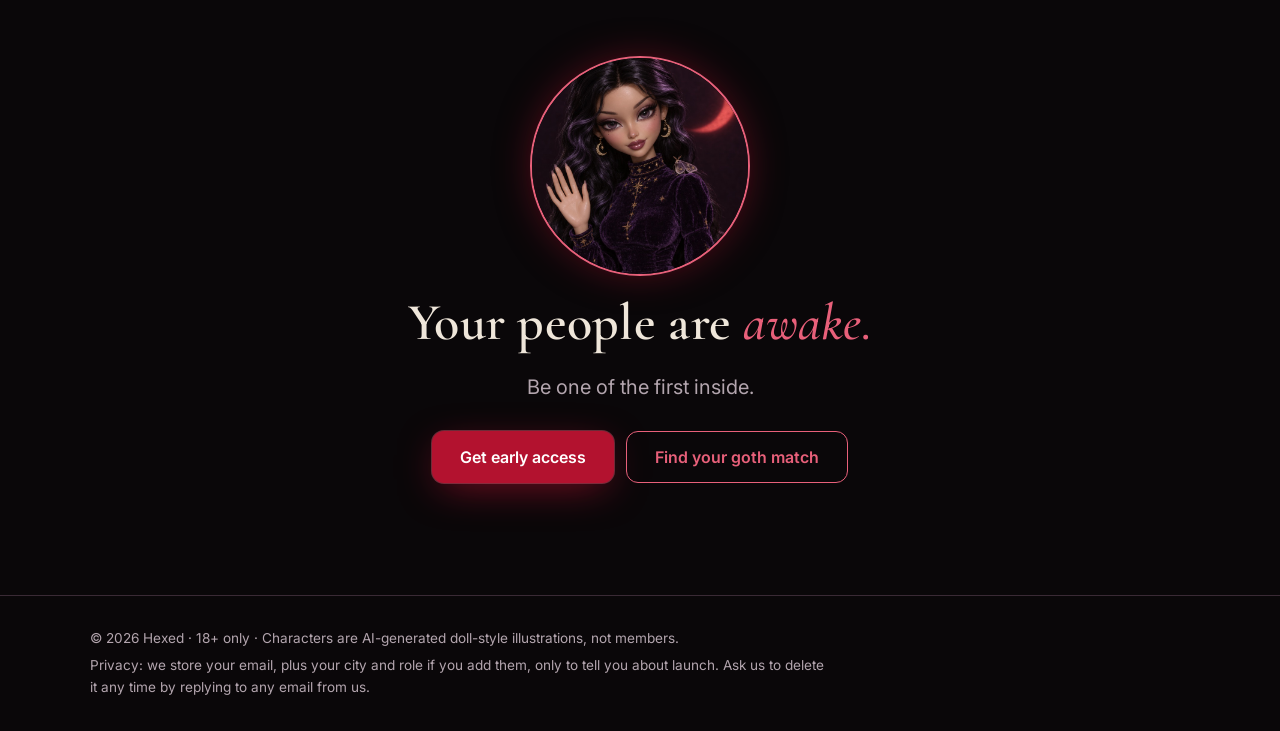
==== commit 6afed180: "feat: Tinder-style swipe quiz with doll-style characters, match screen, story-size share image" ====
--- a/index.html
+++ b/index.html
@@ -100,7 +100,7 @@
 #status.err { color: #ff8a9b; }
 .hp { position: absolute; left: -9999px; }
 
-/* hero art: an AI-generated fictional character */
+/* hero art: an AI-generated doll-style character */
 .hero-art { position: relative; margin: 0 auto; width: min(340px, 80vw); aspect-ratio: 4 / 5; overflow: hidden; border-radius: 22px; border: 1px solid var(--line); transform: rotate(2deg); box-shadow: 0 30px 60px -20px rgba(0,0,0,.9), 0 0 60px -10px rgba(179,18,47,.45); }
 .hero-art img, .meme.photo img { position: absolute; inset: 0; width: 100%; height: 100%; object-fit: cover; }
 .stamp {
@@ -232,13 +232,13 @@
           <p id="status" role="status" aria-live="polite"></p>
           <button class="btn ghost" type="button" id="share" hidden>Summon a friend</button>
           <p class="fine">Founding members get a badge if Hexed launches. We only email you about launch. Leave any time.</p>
-          <a class="btn ghost" href="quiz/">Take the goth gf quiz</a>
+          <a class="btn ghost" href="quiz/">Find your goth match</a>
           <a class="btn ghost" href="app/">Try the free web demo</a>
         </form>
       </div>
 
       <figure class="hero-art">
-        <img src="img/swipe.jpg" width="720" height="900" alt="An AI-generated photo of a fictional goth woman in a black lace gown swiping on her phone with a knowing smirk. Not a real member.">
+        <img src="img/swipe.jpg" width="720" height="900" alt="An AI-generated doll-style illustration of Morrigan, a fictional goth character in a black lace gown, swiping on her phone with a knowing smirk. Not a real member.">
         <span class="stamp" aria-hidden="true">HEX</span>
         <span class="cap bottom">She's reading your bio</span>
       </figure>
@@ -254,7 +254,7 @@
         <li>The old goth sites look like 2007 forums. The newer apps ask you to pay before you see anyone.</li>
       </ul>
       <div class="meme-grid">
-        <figure class="meme photo" role="img" aria-label="Meme. An AI-generated fictional goth woman gives her phone a deadpan side-eye. Caption: match number 4 says hey. Unmatched.">
+        <figure class="meme photo" role="img" aria-label="Meme. An AI-generated doll-style goth character gives her phone a deadpan side-eye. Caption: match number 4 says hey. Unmatched.">
           <img src="img/sideeye.jpg" alt="" loading="lazy" width="720" height="720">
           <span class="cap top">Match #4 says "hey"</span><span class="cap bottom">Unmatched</span>
         </figure>
@@ -262,7 +262,7 @@
           <div class="panel" style="--hue:285"><div class="art"><svg class="sigil" aria-hidden="true"><use href="#moon"/></svg></div><span class="cap top">"It's just a phase" (2014)</span></div>
           <div class="panel" style="--hue:345"><div class="art"><svg class="sigil big" aria-hidden="true"><use href="#moon"/></svg></div><span class="cap bottom">Still here (2026)</span></div>
         </figure>
-        <figure class="meme photo" role="img" aria-label="Meme. An AI-generated fictional goth woman weighs two tarot cards, one with a moon and one with a bat. Caption: Wednesday or Nosferatu? Choose carefully.">
+        <figure class="meme photo" role="img" aria-label="Meme. An AI-generated doll-style goth character weighs two tarot cards, one with a moon and one with a bat. Caption: Wednesday or Nosferatu? Choose carefully.">
           <img src="img/cards.jpg" alt="" loading="lazy" width="720" height="720">
           <span class="cap top">Wednesday or Nosferatu?</span><span class="cap bottom">Choose carefully</span>
         </figure>
@@ -273,16 +273,16 @@
             <p class="sys">You unmatched 4 people</p>
           </div>
         </figure>
-        <figure class="meme photo" role="img" aria-label="Meme. An AI-generated fictional goth woman reaches toward the camera with an approving smile. Caption: be normal about it. Good boy.">
+        <figure class="meme photo" role="img" aria-label="Meme. An AI-generated doll-style goth character reaches toward the camera with an approving smile. Caption: be normal about it. Good boy.">
           <img src="img/pat.jpg" alt="" loading="lazy" width="720" height="720">
           <span class="cap top">Be normal about it</span><span class="cap bottom">Good boy</span>
         </figure>
-        <figure class="meme photo" role="img" aria-label="Meme. An AI-generated fictional goth woman blows a kiss and a glowing heart-shaped bat flies off. Caption: mutual hex. Sends kisses.">
+        <figure class="meme photo" role="img" aria-label="Meme. An AI-generated doll-style goth character blows a kiss and a glowing heart-shaped bat flies off. Caption: mutual hex. Sends kisses.">
           <img src="img/kiss.jpg" alt="" loading="lazy" width="720" height="720">
           <span class="cap top">Mutual hex</span><span class="cap bottom">*sends kisses*</span>
         </figure>
       </div>
-      <p class="fine" style="margin-top:14px">Photos on this site are AI-generated and show fictional people, not members.</p>
+      <p class="fine" style="margin-top:14px">Characters on this site are AI-generated doll-style illustrations of fictional people, not members.</p>
     </div>
   </section>
 
@@ -345,12 +345,12 @@
 
   <section class="final">
     <div class="wrap">
-      <img class="friend" src="img/friend.jpg" width="720" height="720" loading="lazy" alt="An AI-generated photo of a fictional whimsigoth woman with lavender-tinted hair waving hello. Not a real member.">
+      <img class="friend" src="img/friend.jpg" width="720" height="720" loading="lazy" alt="An AI-generated doll-style illustration of Calla, a fictional whimsigoth character with lavender-tinted hair, waving hello. Not a real member.">
       <h2>Your people are <em>awake.</em></h2>
       <p class="lead">Be one of the first inside.</p>
       <div class="actions">
         <a class="btn" href="#join">Get early access</a>
-        <a class="btn ghost" href="quiz/">Take the quiz</a>
+        <a class="btn ghost" href="quiz/">Find your goth match</a>
       </div>
     </div>
   </section>
@@ -358,7 +358,7 @@
 
 <footer>
   <div class="wrap">
-    <p>© 2026 Hexed · 18+ only · Photos are AI-generated fictional people, not members.</p>
+    <p>© 2026 Hexed · 18+ only · Characters are AI-generated doll-style illustrations, not members.</p>
     <p>Privacy: we store your email, plus your city and role if you add them, only to tell you about launch. Ask us to delete it any time by replying to any email from us.</p>
   </div>
 </footer>
